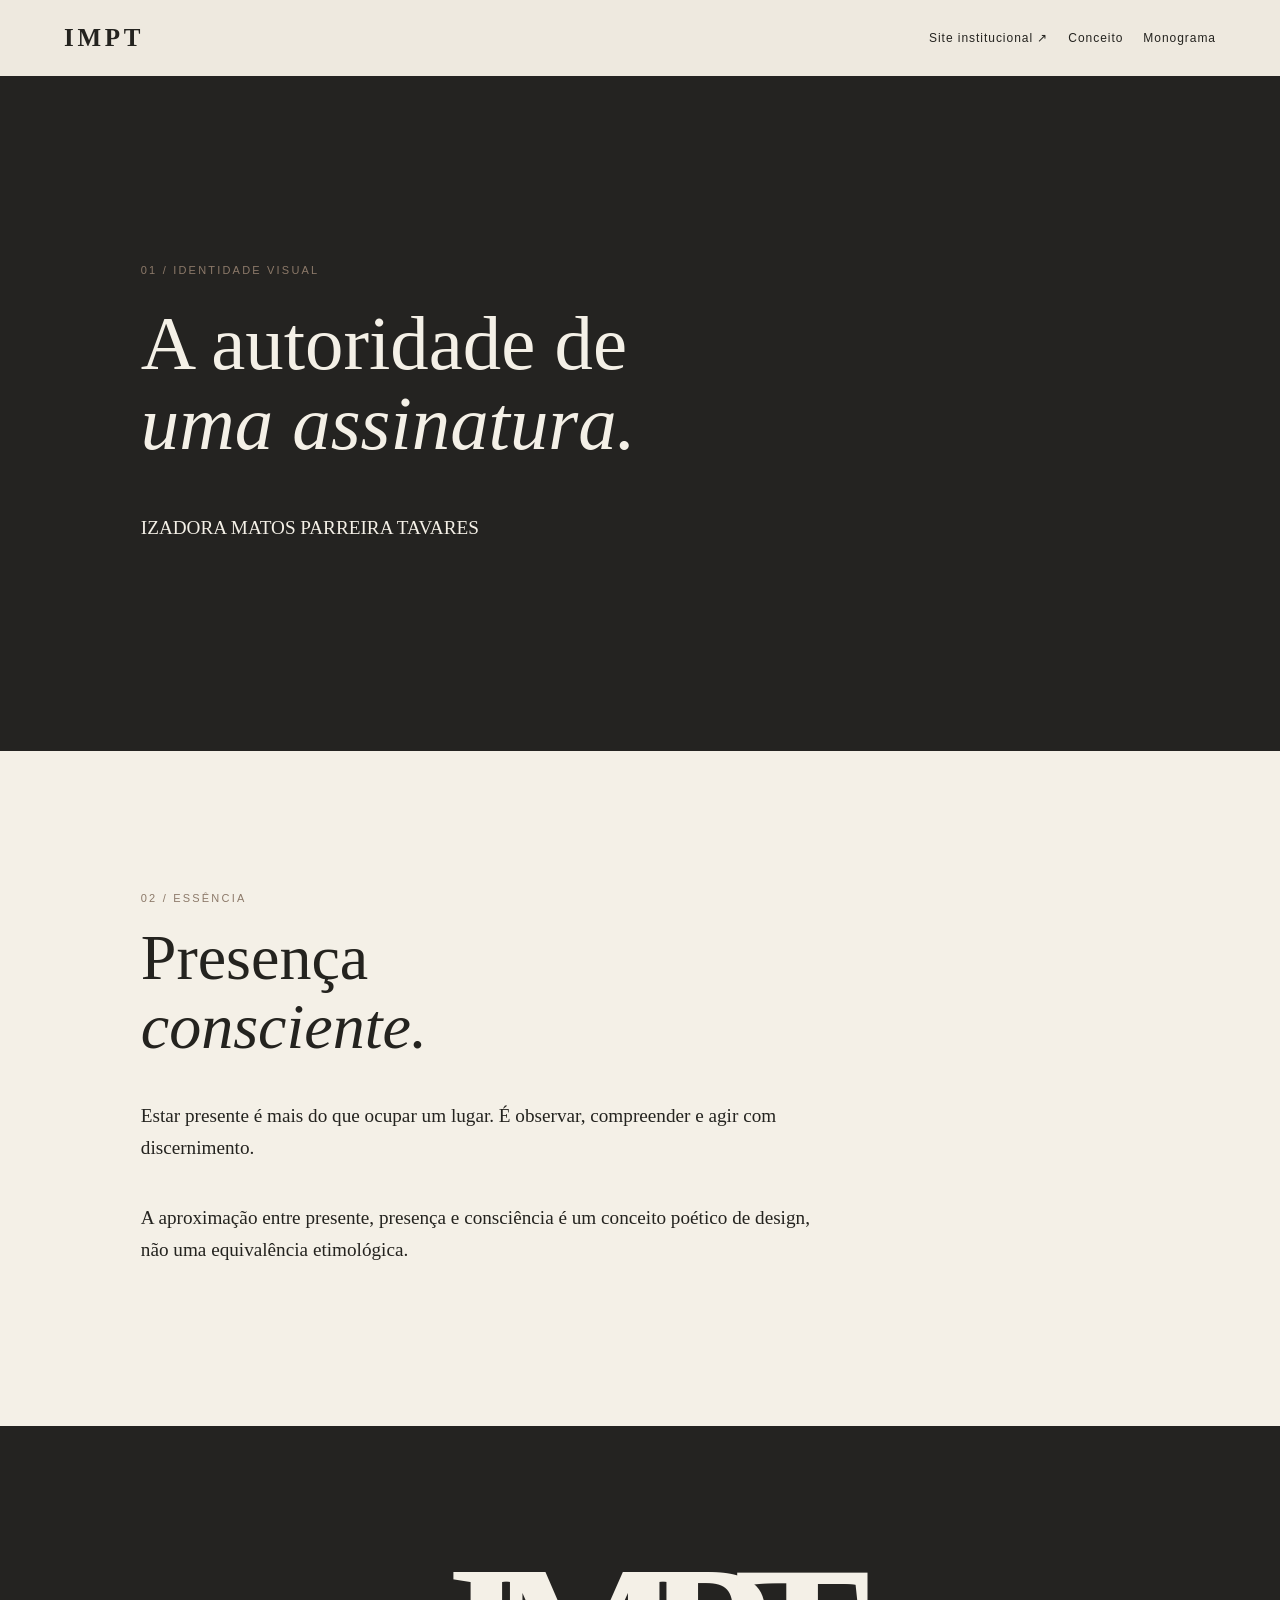
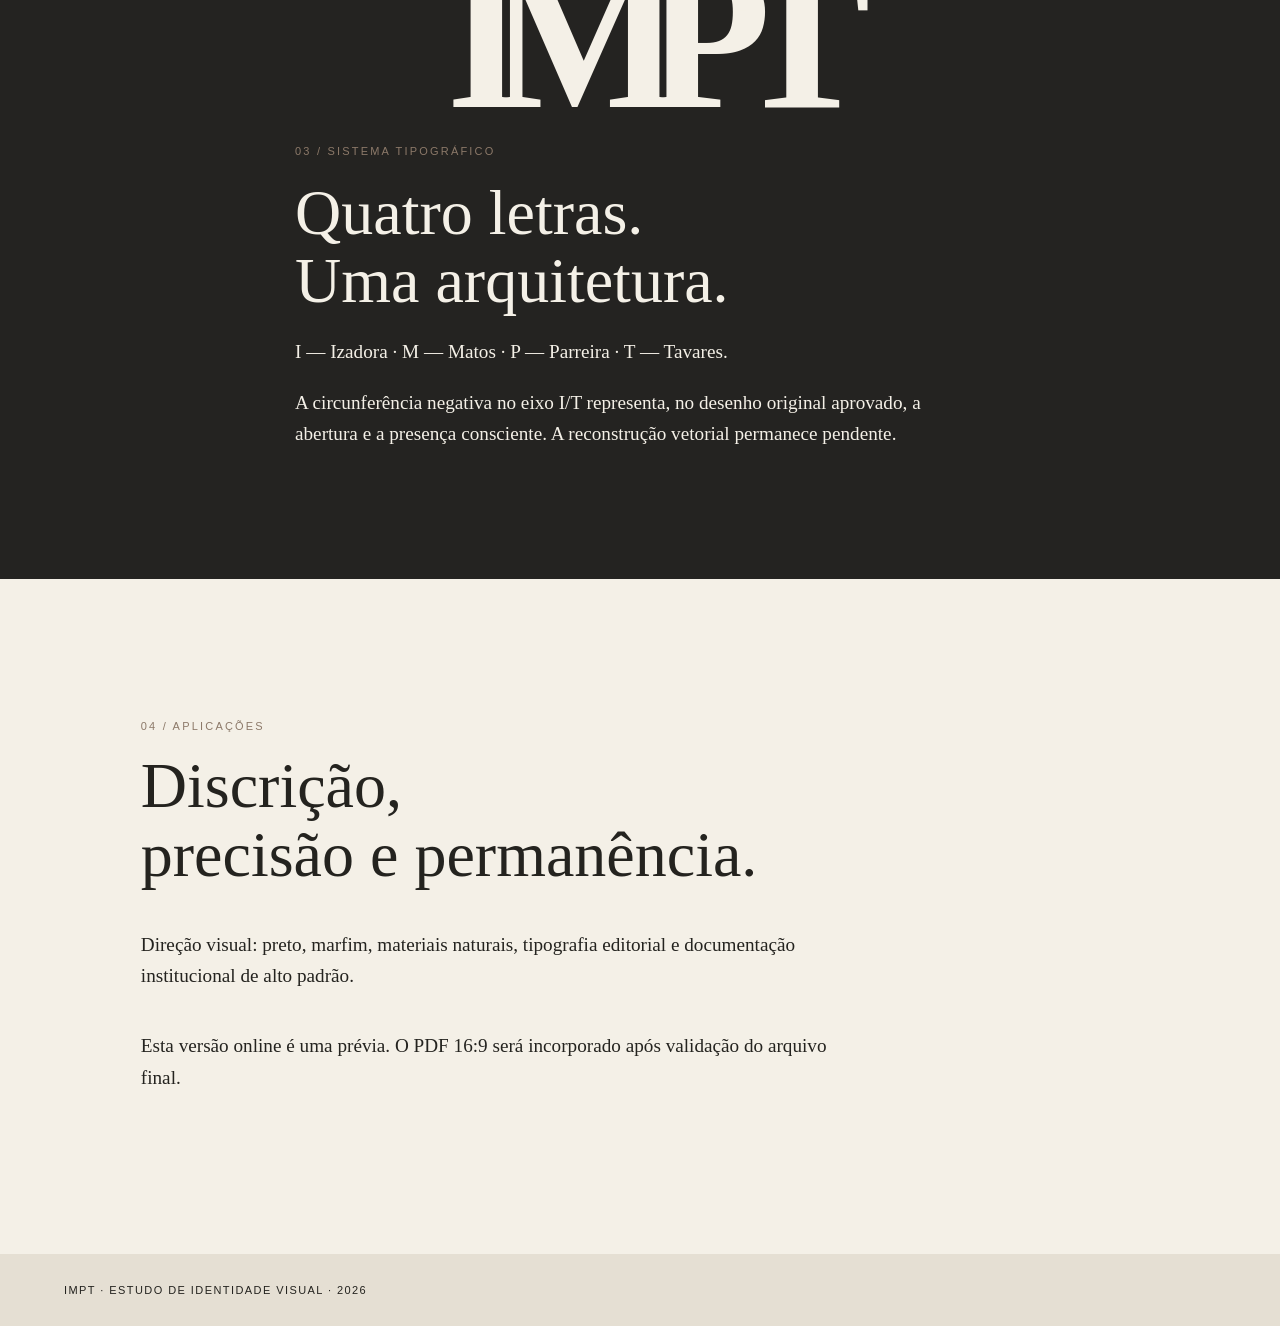
==== marca.html @ f89dca79 "Publish responsive brand presentation" ====
<!doctype html><html lang="pt-BR"><head><meta charset="utf-8"><meta name="viewport" content="width=device-width,initial-scale=1"><title>IMPT — Apresentação da marca</title><link rel="stylesheet" href="styles.css"></head><body><header><strong>IMPT</strong><nav><a href="index.html">Site institucional ↗</a><a href="#conceito">Conceito</a><a href="#monograma">Monograma</a></nav></header><main><section class="panel chap dark"><span class="eyebrow">01 / Identidade visual</span><h1>A autoridade de<br><em>uma assinatura.</em></h1><p>IZADORA MATOS PARREIRA TAVARES</p></section><section id="conceito" class="panel chap"><span class="eyebrow">02 / Essência</span><h2>Presença<br><em>consciente.</em></h2><p>Estar presente é mais do que ocupar um lugar. É observar, compreender e agir com discernimento.</p><p>A aproximação entre presente, presença e consciência é um conceito poético de design, não uma equivalência etimológica.</p></section><section id="monograma" class="panel chap dark split"><div class="monogram">IMPT</div><div><span class="eyebrow">03 / Sistema tipográfico</span><h2>Quatro letras.<br>Uma arquitetura.</h2><p>I — Izadora · M — Matos · P — Parreira · T — Tavares.</p><p>A circunferência negativa no eixo I/T representa, no desenho original aprovado, a abertura e a presença consciente. A reconstrução vetorial permanece pendente.</p></div></section><section class="panel chap"><span class="eyebrow">04 / Aplicações</span><h2>Discrição,<br>precisão e permanência.</h2><p>Direção visual: preto, marfim, materiais naturais, tipografia editorial e documentação institucional de alto padrão.</p><p>Esta versão online é uma prévia. O PDF 16:9 será incorporado após validação do arquivo final.</p></section></main><footer>IMPT · ESTUDO DE IDENTIDADE VISUAL · 2026</footer></body></html>
---- styles.css ----
:root{--ink:#24231f;--cream:#f4f0e7;--gold:#9e8b70}*{box-sizing:border-box}html{scroll-behavior:smooth}body{margin:0;background:var(--cream);color:var(--ink);font-family:Georgia,'Times New Roman',serif}a{color:inherit}header{display:flex;justify-content:space-between;align-items:center;gap:20px;padding:24px 5%;background:#eee9df}header strong{font-size:25px;letter-spacing:.15em}nav{display:flex;flex-wrap:wrap;gap:20px;font:12px Arial,sans-serif;letter-spacing:.08em}nav a{text-decoration:none}.hero{display:grid;grid-template-columns:1.12fr 1fr;min-height:82vh}.visual{min-height:560px;position:relative;overflow:hidden;background:linear-gradient(120deg,#82776b,#c2b4a1 45%,#6e6257)}.wallmark{position:absolute;right:10%;top:15%;font:900 clamp(70px,10vw,170px) Georgia;color:#453b32;opacity:.45;text-shadow:3px 4px 2px #d0c0ab,7px 9px 12px #44382c;letter-spacing:-.15em}.woman{position:absolute;bottom:-3%;left:13%;height:77%;width:55%;border-radius:45% 45% 0 0;background:linear-gradient(110deg,#161616 5%,#45423e 47%,#171716 95%);clip-path:polygon(32% 0,61% 0,82% 18%,100% 100%,0 100%,12% 18%)}.woman:before{content:'';position:absolute;top:-2%;left:37%;width:30%;height:21%;background:#bb8c71;border-radius:50% 50% 44% 44%}.caption{position:absolute;bottom:18px;left:20px;color:white;font:10px Arial,sans-serif;letter-spacing:.12em;background:#2229;padding:8px}.copy{display:flex;flex-direction:column;justify-content:center;padding:9% 10%}.eyebrow{font:11px Arial,sans-serif;letter-spacing:.2em;color:#8c7969;text-transform:uppercase}h1{font-size:clamp(50px,6vw,100px);font-weight:400;line-height:1.05;margin:28px 0}h2{font-size:clamp(40px,5vw,82px);font-weight:400;line-height:1.07;margin:20px 0}p{font-size:clamp(17px,1.5vw,22px);line-height:1.65;max-width:690px}.panel{padding:110px 11%}.dark{background:#242321;color:#f4f0e7}.split{display:grid;grid-template-columns:1fr 1fr;gap:10%;align-items:center}.monogram{font-size:clamp(85px,16vw,220px);letter-spacing:-.18em;line-height:1;text-align:center;font-weight:700}.pill{display:inline-block;padding:15px 22px;border:1px solid currentColor;text-decoration:none;margin:12px 12px 0 0;font:12px Arial,sans-serif;letter-spacing:.1em}footer{padding:30px 5%;font:11px Arial,sans-serif;letter-spacing:.13em;background:#e5dfd3}.chap{min-height:75vh;display:flex;flex-direction:column;justify-content:center}.chap small{font:11px Arial,sans-serif;letter-spacing:.18em;color:var(--gold)}@media(max-width:750px){header{align-items:flex-start;flex-direction:column;padding:18px 6%}nav{gap:12px;font-size:11px}.hero,.split{display:flex;flex-direction:column}.visual{width:100%;min-height:440px}.copy{padding:65px 7%}.panel{padding:85px 7%}.monogram{font-size:120px}.wallmark{font-size:90px}.woman{left:10%;width:65%}h1{font-size:clamp(48px,11vw,68px)}}
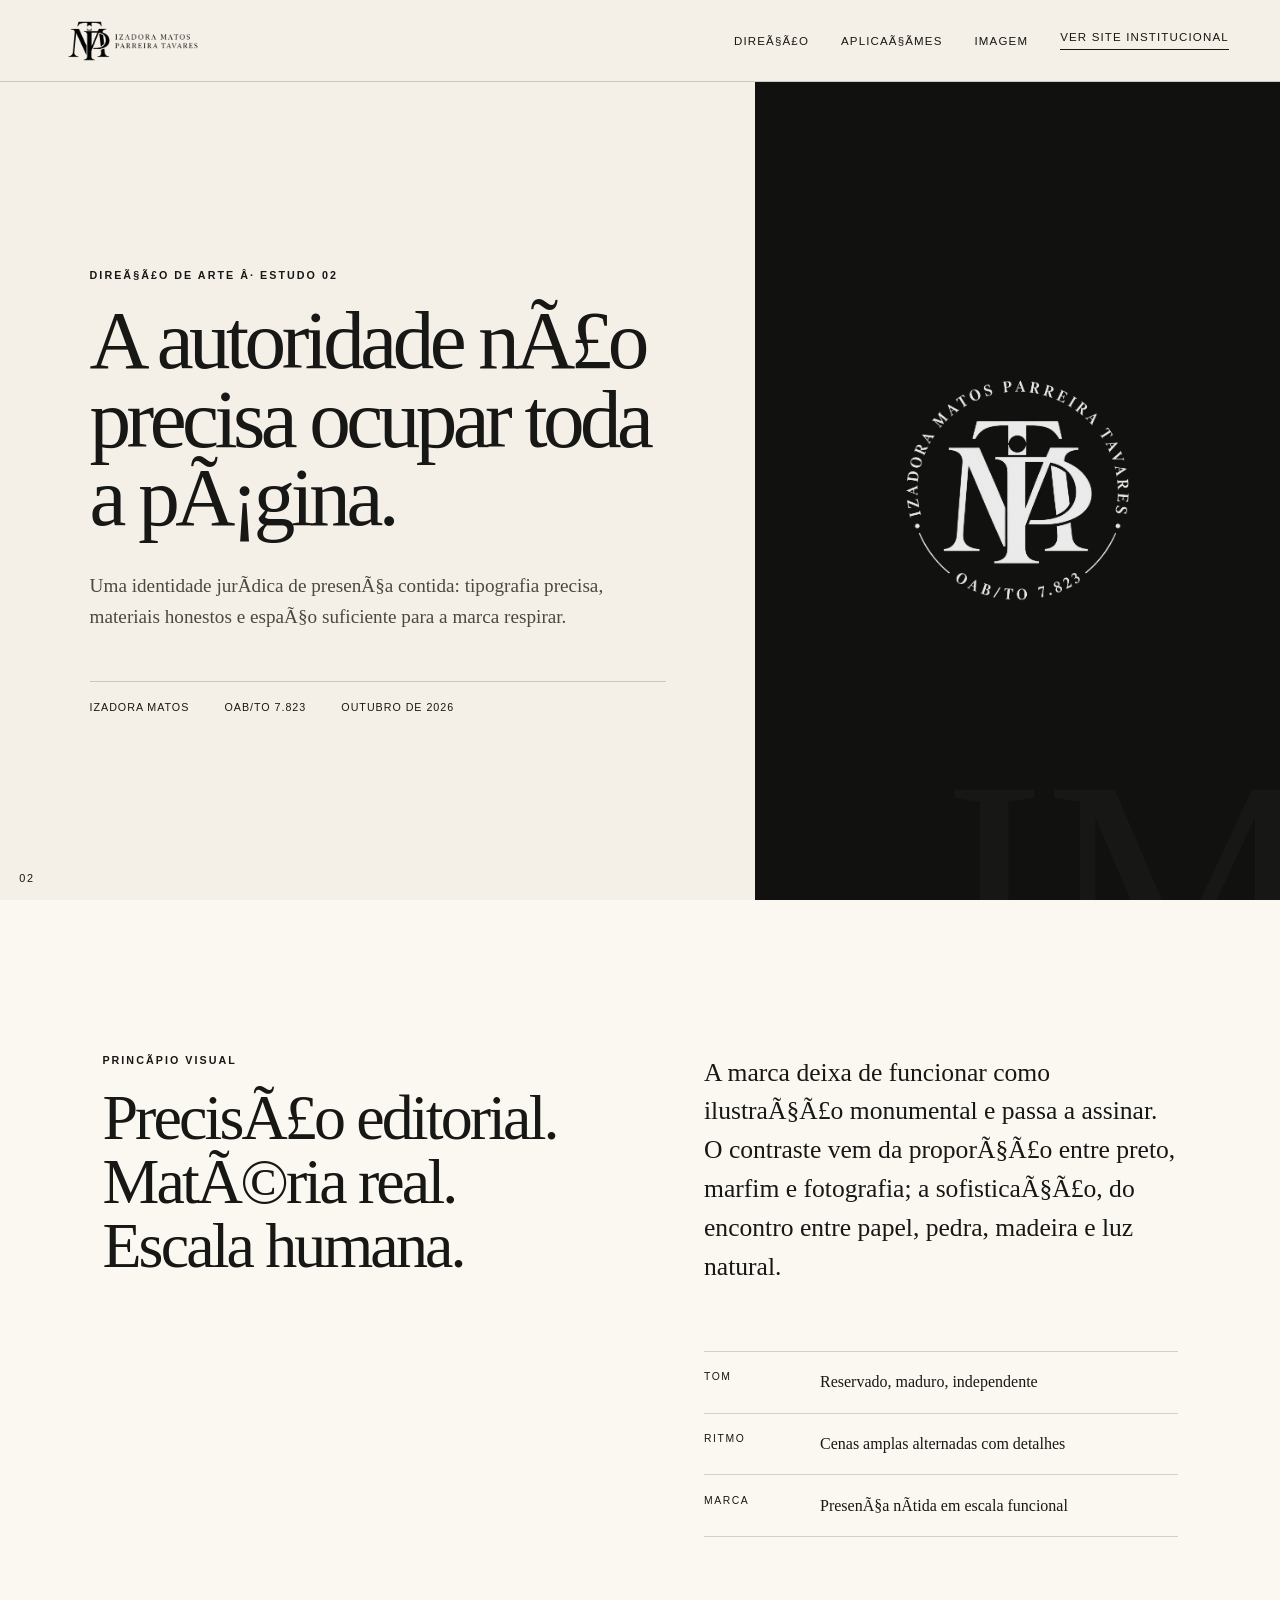
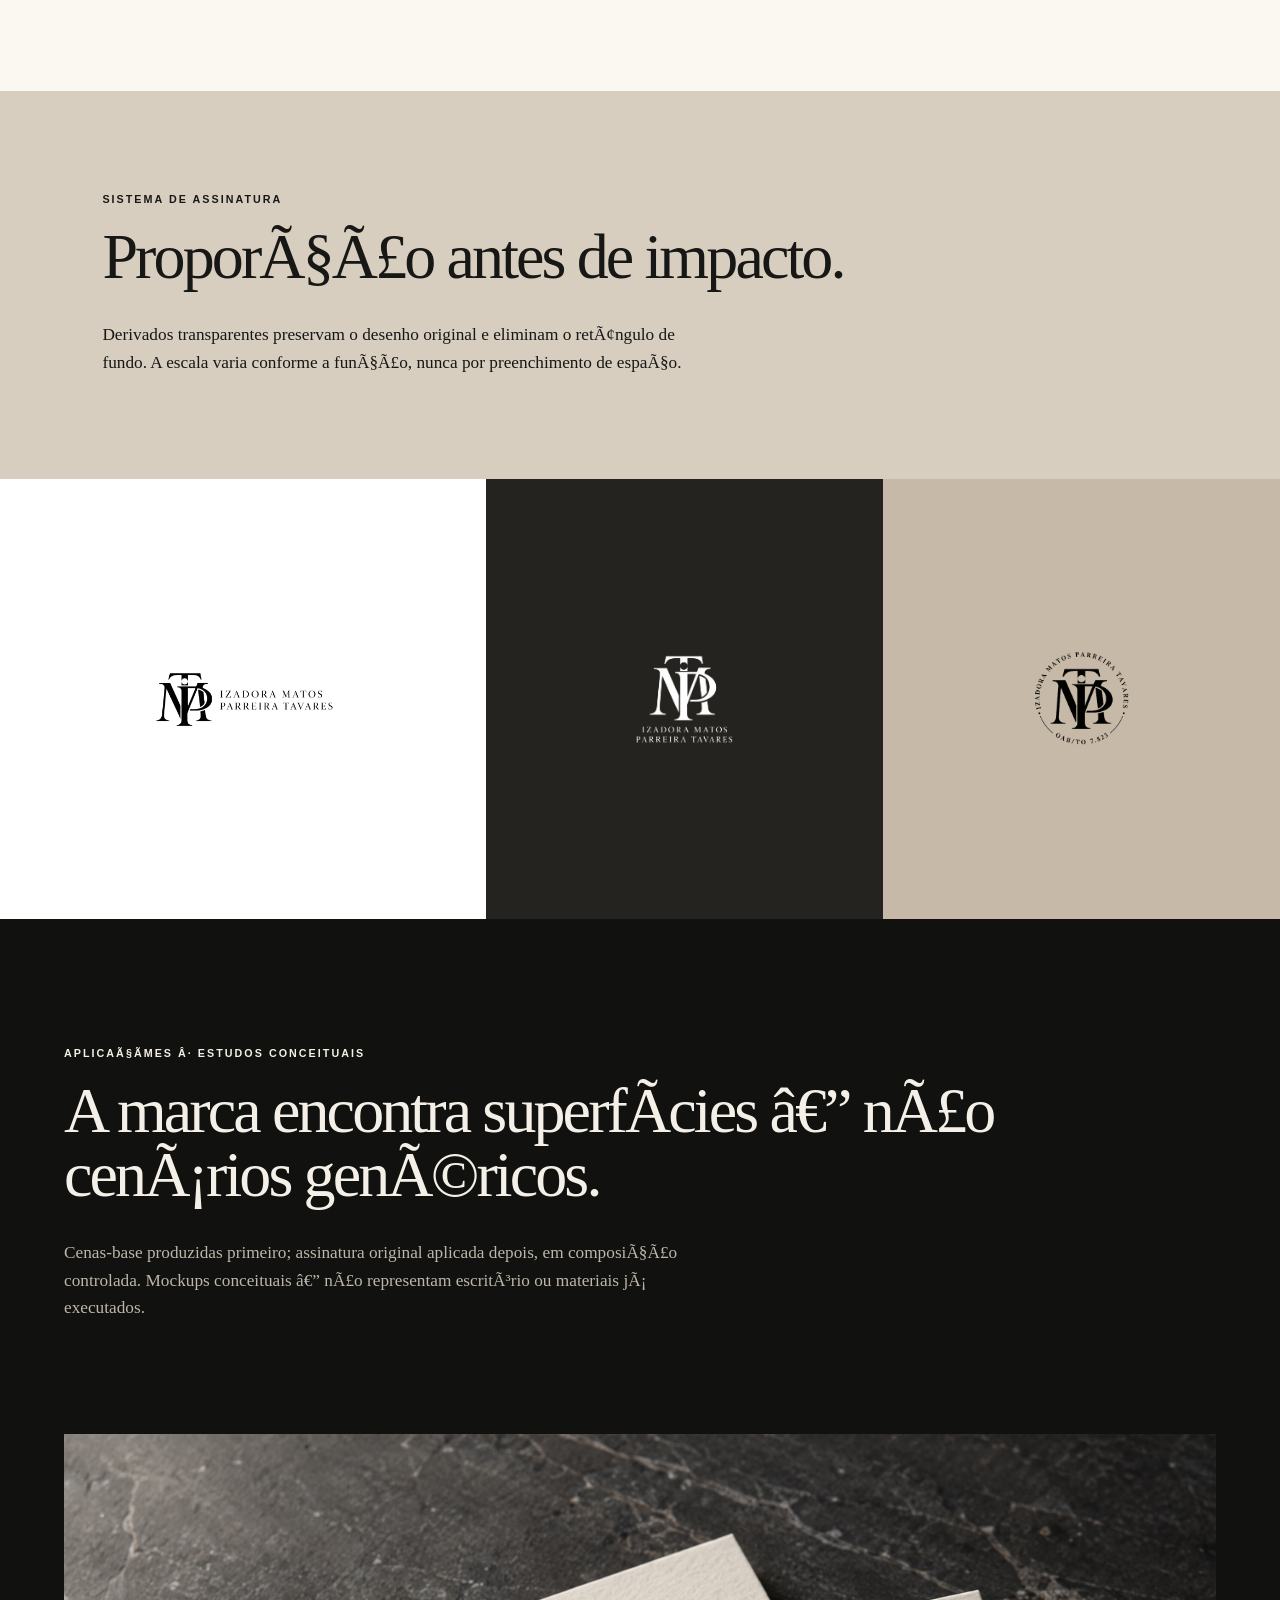
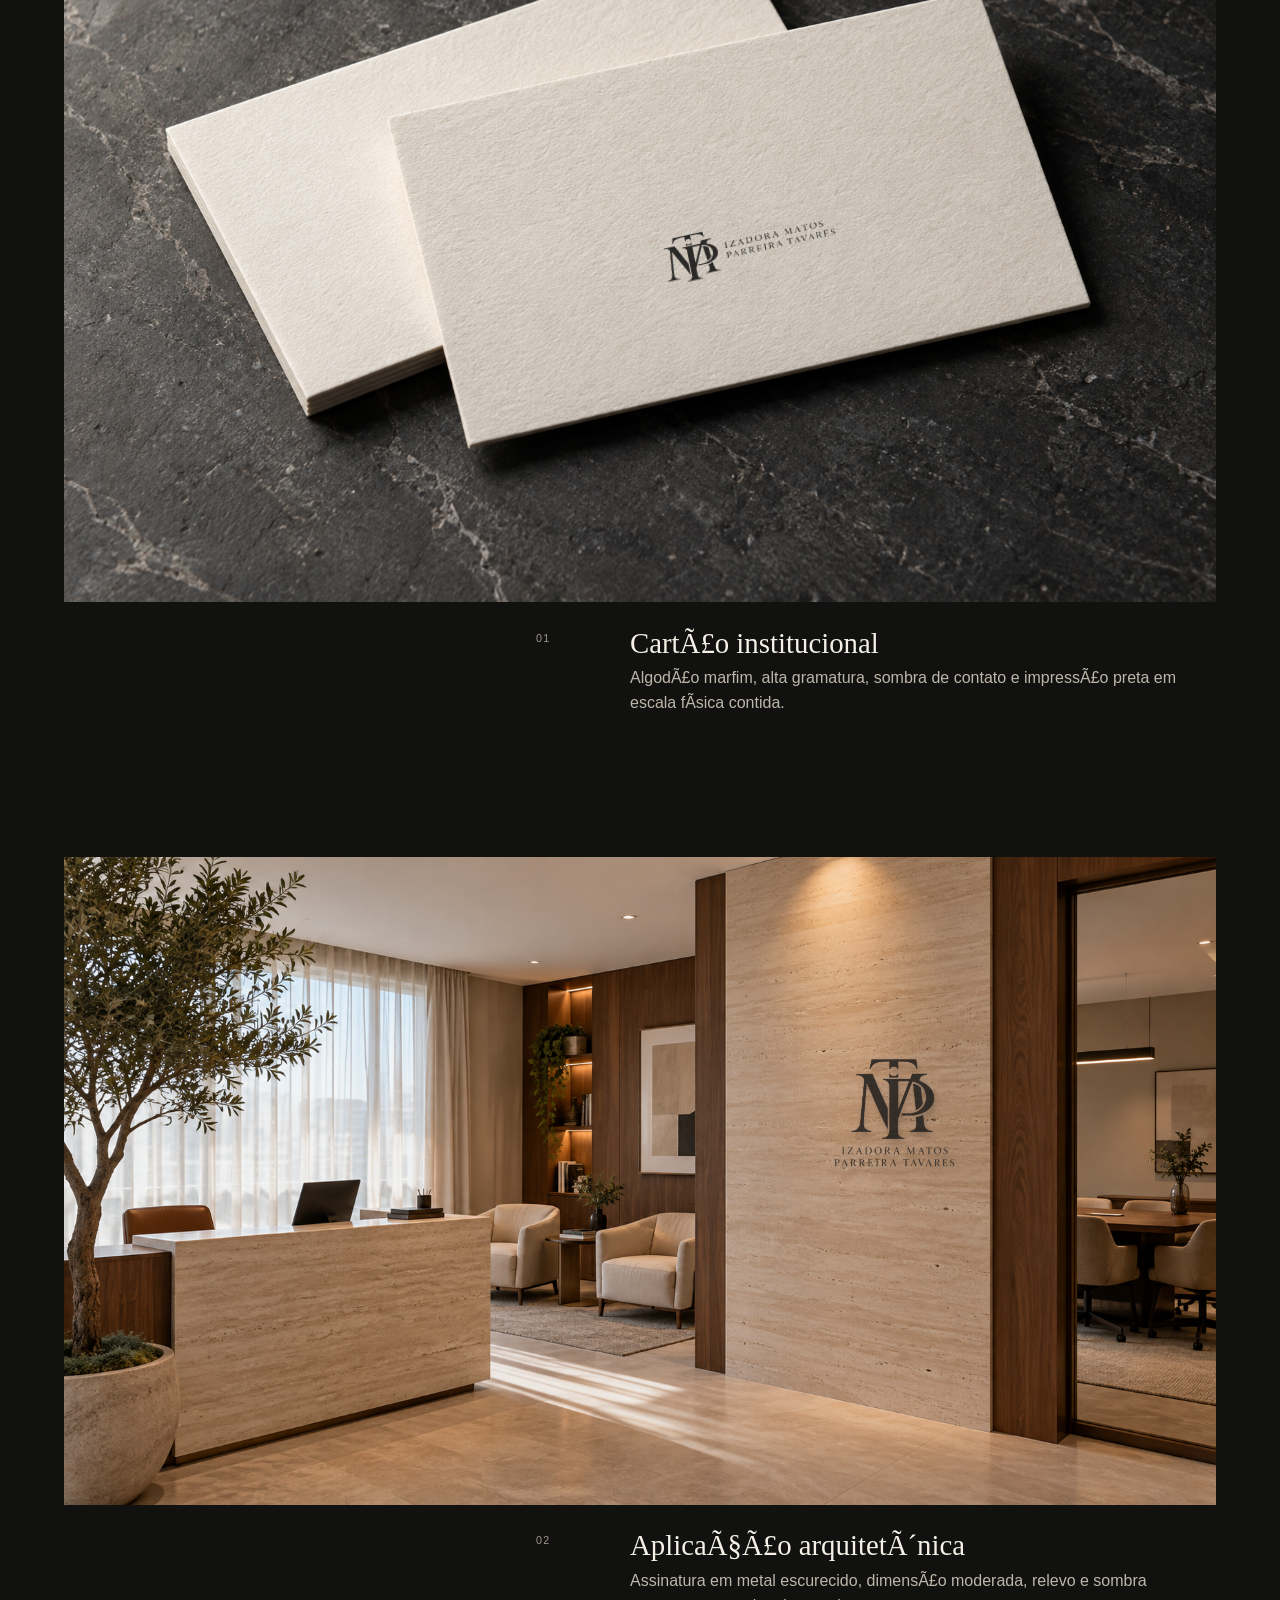
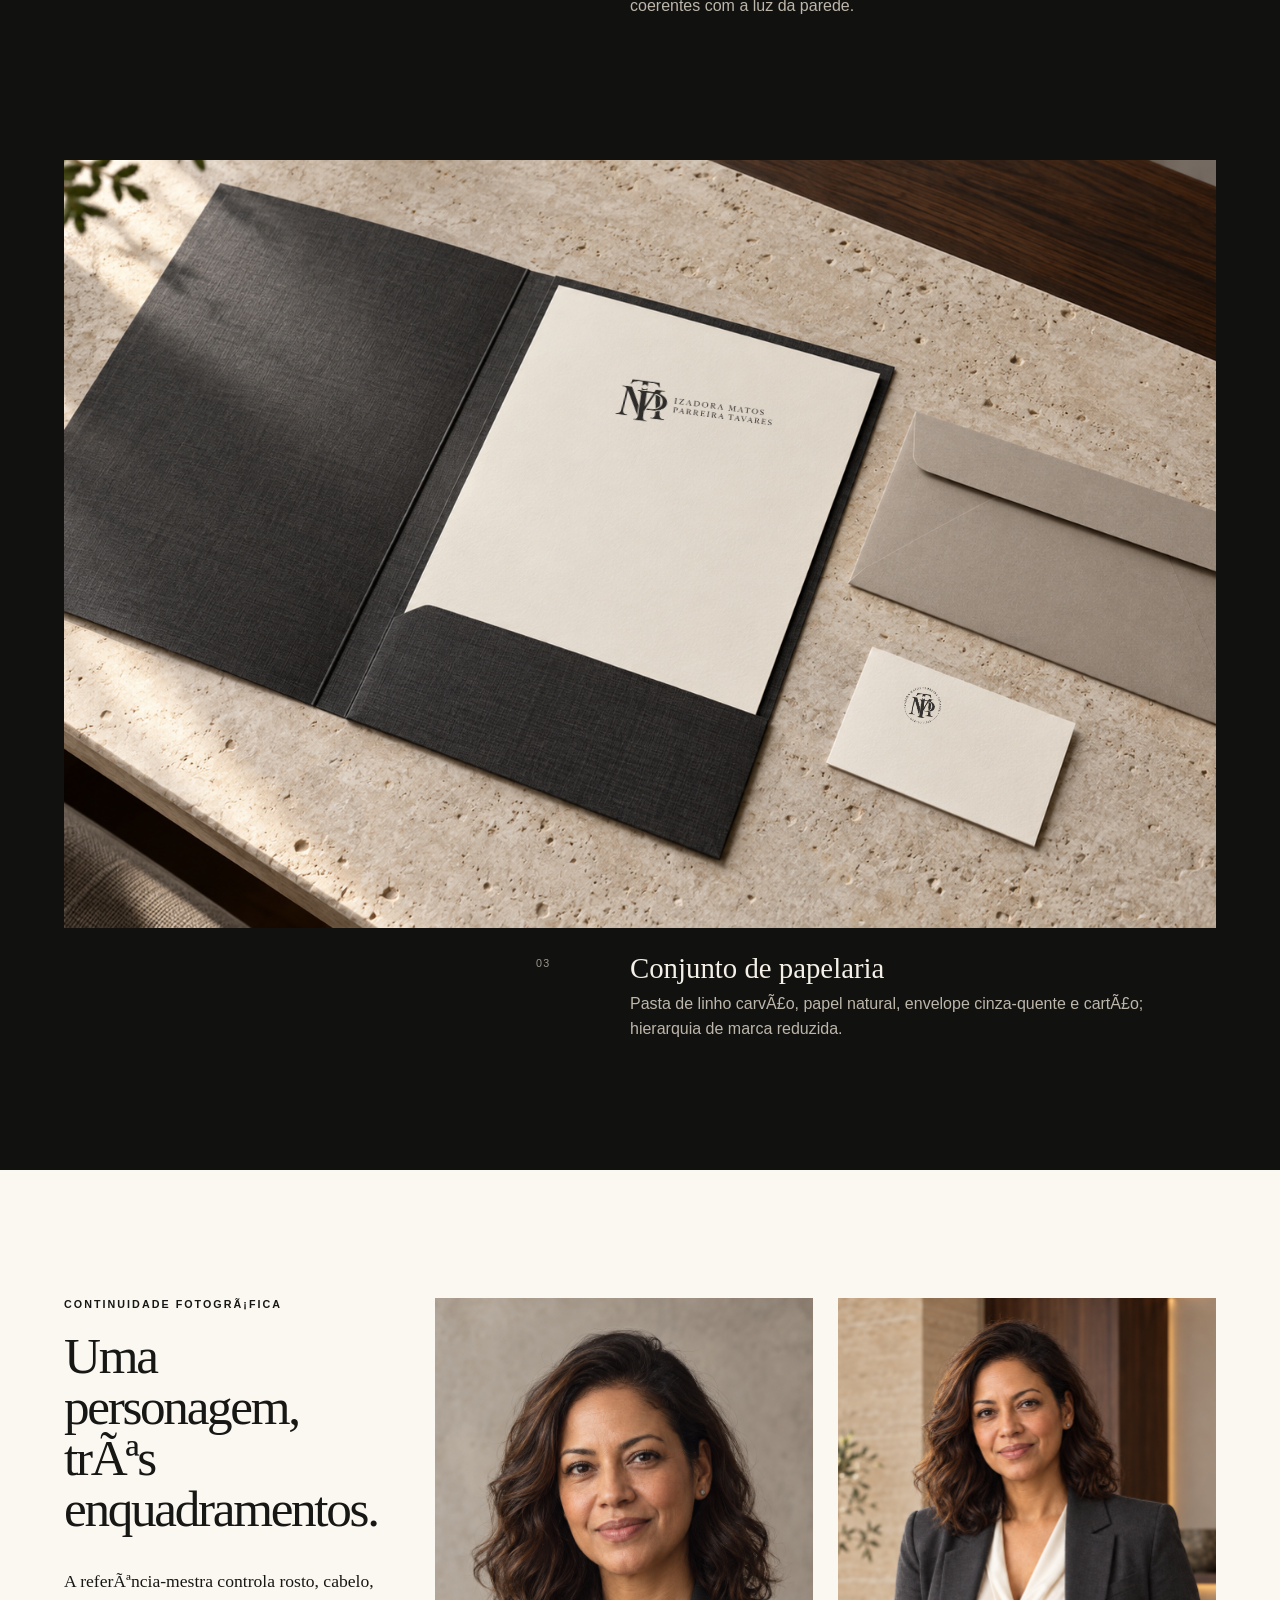
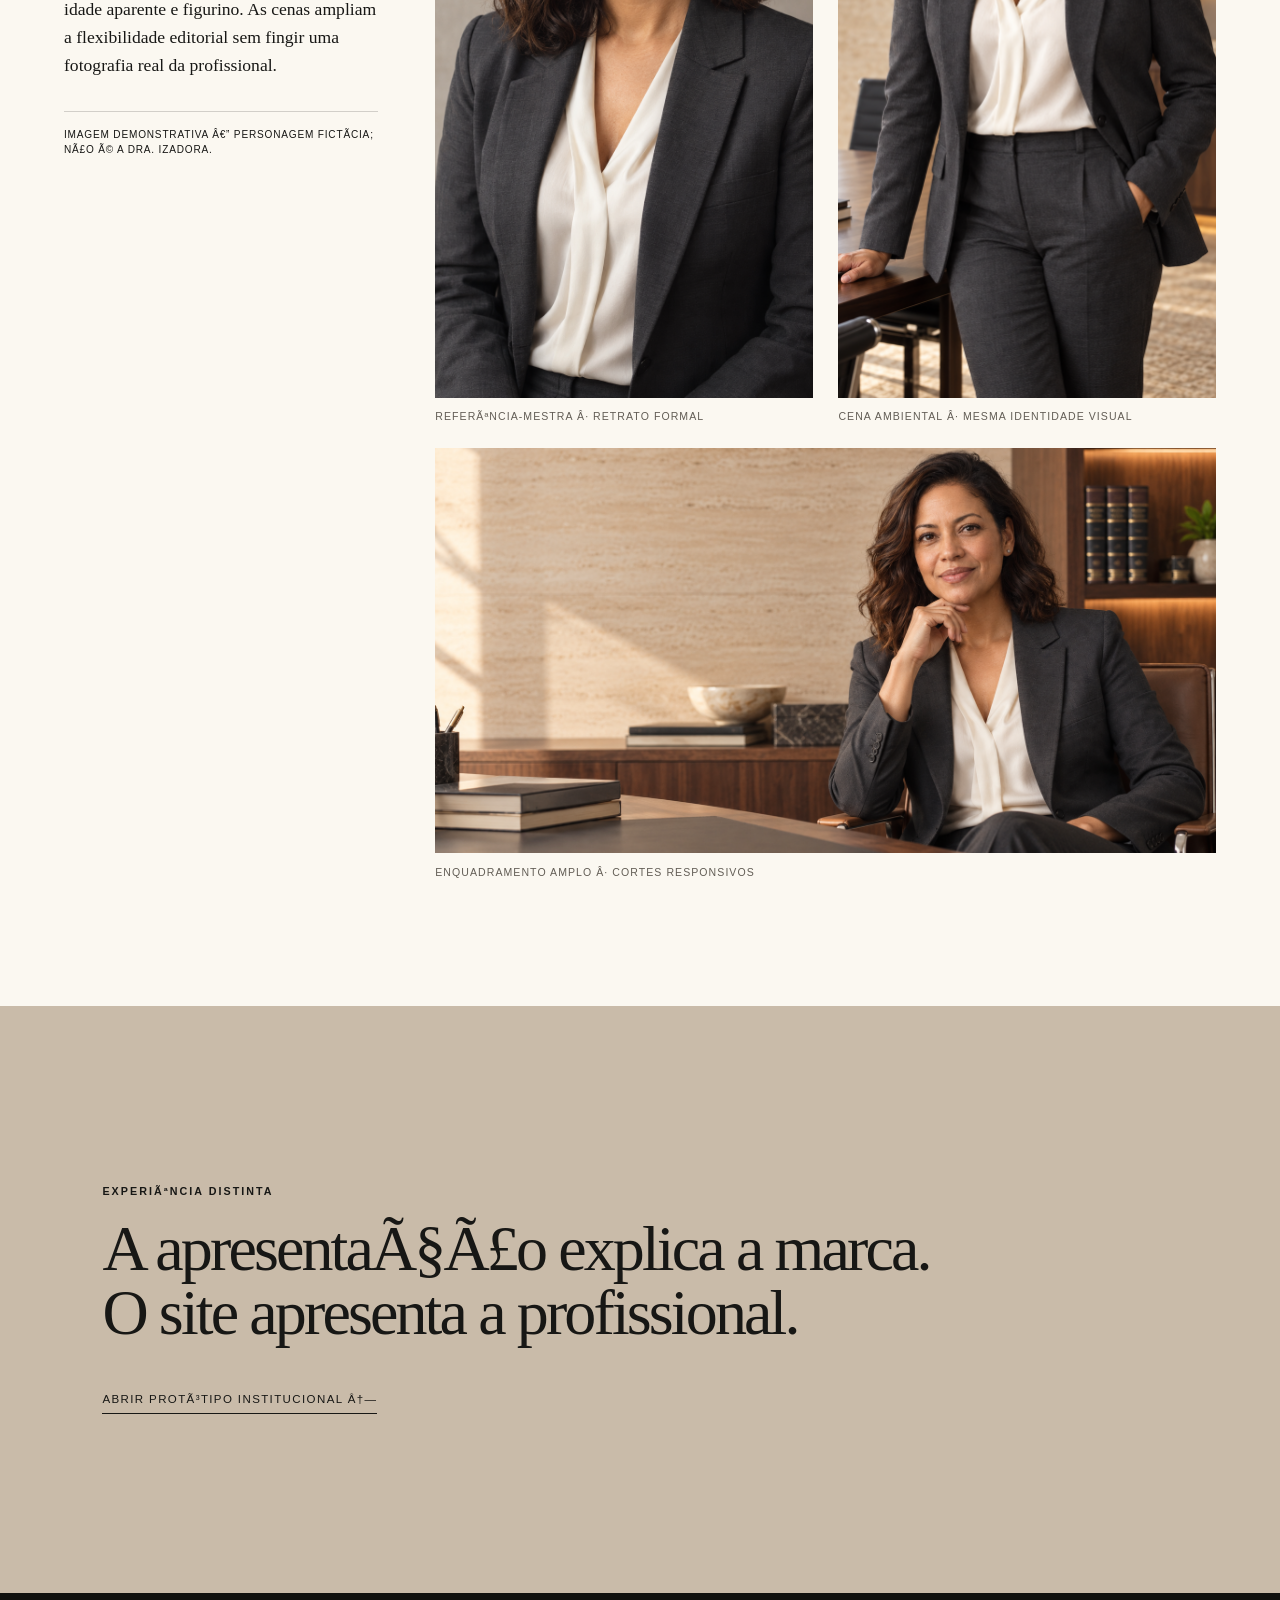
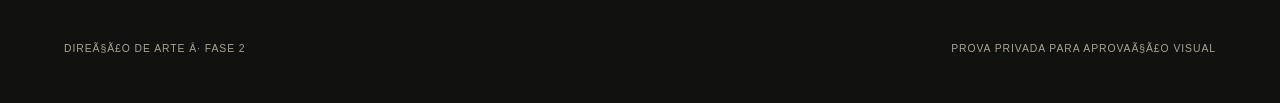
==== commit 325242a9: "Restore original Worker institutional and brand sites with photographic assets" ====
--- a/marca.html
+++ b/marca.html
@@ -1 +1,133 @@
-<!doctype html><html lang="pt-BR"><head><meta charset="utf-8"><meta name="viewport" content="width=device-width,initial-scale=1"><title>IMPT — Apresentação da marca</title><link rel="stylesheet" href="styles.css"></head><body><header><strong>IMPT</strong><nav><a href="index.html">Site institucional ↗</a><a href="#conceito">Conceito</a><a href="#monograma">Monograma</a></nav></header><main><section class="panel chap dark"><span class="eyebrow">01 / Identidade visual</span><h1>A autoridade de<br><em>uma assinatura.</em></h1><p>IZADORA MATOS PARREIRA TAVARES</p></section><section id="conceito" class="panel chap"><span class="eyebrow">02 / Essência</span><h2>Presença<br><em>consciente.</em></h2><p>Estar presente é mais do que ocupar um lugar. É observar, compreender e agir com discernimento.</p><p>A aproximação entre presente, presença e consciência é um conceito poético de design, não uma equivalência etimológica.</p></section><section id="monograma" class="panel chap dark split"><div class="monogram">IMPT</div><div><span class="eyebrow">03 / Sistema tipográfico</span><h2>Quatro letras.<br>Uma arquitetura.</h2><p>I — Izadora · M — Matos · P — Parreira · T — Tavares.</p><p>A circunferência negativa no eixo I/T representa, no desenho original aprovado, a abertura e a presença consciente. A reconstrução vetorial permanece pendente.</p></div></section><section class="panel chap"><span class="eyebrow">04 / Aplicações</span><h2>Discrição,<br>precisão e permanência.</h2><p>Direção visual: preto, marfim, materiais naturais, tipografia editorial e documentação institucional de alto padrão.</p><p>Esta versão online é uma prévia. O PDF 16:9 será incorporado após validação do arquivo final.</p></section></main><footer>IMPT · ESTUDO DE IDENTIDADE VISUAL · 2026</footer></body></html>+﻿<!doctype html>
+<html lang="pt-BR">
+<head>
+  <meta charset="utf-8">
+  <meta name="viewport" content="width=device-width, initial-scale=1">
+  <meta name="description" content="DireÃ§Ã£o de arte â€” Fase 2 da identidade de Izadora Matos Parreira Tavares.">
+  <title>Izadora Matos â€” DireÃ§Ã£o de arte Â· Fase 2</title>
+  <link rel="stylesheet" href="styles.css">
+</head>
+<body class="brand-page">
+  <a class="skip-link" href="#conteudo">Ir para o conteÃºdo</a>
+  <header class="topbar">
+    <a class="brand-lockup" href="#inicio" aria-label="Voltar ao inÃ­cio">
+      <img src="assets/logo-horizontal.png" alt="Izadora Matos Parreira Tavares, Advocacia e Consultoria">
+    </a>
+    <button class="menu-button" type="button" aria-expanded="false" aria-controls="menu">Menu</button>
+    <nav id="menu" aria-label="NavegaÃ§Ã£o principal">
+      <a href="#direcao">DireÃ§Ã£o</a>
+      <a href="#mockups">AplicaÃ§Ãµes</a>
+      <a href="#personagem">Imagem</a>
+      <a class="nav-cta" href="index.html">Ver site institucional</a>
+    </nav>
+  </header>
+
+  <main id="conteudo">
+    <section class="brand-hero" id="inicio" aria-labelledby="hero-title">
+      <div class="hero-copy">
+        <p class="eyebrow">DireÃ§Ã£o de arte Â· estudo 02</p>
+        <h1 id="hero-title">A autoridade nÃ£o precisa ocupar toda a pÃ¡gina.</h1>
+        <p class="hero-lead">Uma identidade jurÃ­dica de presenÃ§a contida: tipografia precisa, materiais honestos e espaÃ§o suficiente para a marca respirar.</p>
+        <div class="hero-meta" aria-label="InformaÃ§Ãµes do estudo">
+          <span>Izadora Matos</span><span>OAB/TO 7.823</span><span>Outubro de 2026</span>
+        </div>
+      </div>
+      <div class="hero-symbol" aria-hidden="true">
+        <img src="assets/logo-avatar.png" alt="">
+        <span>IM</span>
+      </div>
+      <div class="hero-index" aria-hidden="true">02</div>
+    </section>
+
+    <section class="manifesto" id="direcao">
+      <div>
+        <p class="eyebrow">PrincÃ­pio visual</p>
+        <h2>PrecisÃ£o editorial.<br>MatÃ©ria real.<br>Escala humana.</h2>
+      </div>
+      <div class="manifesto-copy">
+        <p>A marca deixa de funcionar como ilustraÃ§Ã£o monumental e passa a assinar. O contraste vem da proporÃ§Ã£o entre preto, marfim e fotografia; a sofisticaÃ§Ã£o, do encontro entre papel, pedra, madeira e luz natural.</p>
+        <dl class="tokens">
+          <div><dt>Tom</dt><dd>Reservado, maduro, independente</dd></div>
+          <div><dt>Ritmo</dt><dd>Cenas amplas alternadas com detalhes</dd></div>
+          <div><dt>Marca</dt><dd>PresenÃ§a nÃ­tida em escala funcional</dd></div>
+        </dl>
+      </div>
+    </section>
+
+    <section class="signature-proof" aria-labelledby="assinaturas-title">
+      <div class="section-heading">
+        <p class="eyebrow">Sistema de assinatura</p>
+        <h2 id="assinaturas-title">ProporÃ§Ã£o antes de impacto.</h2>
+        <p>Derivados transparentes preservam o desenho original e eliminam o retÃ¢ngulo de fundo. A escala varia conforme a funÃ§Ã£o, nunca por preenchimento de espaÃ§o.</p>
+      </div>
+      <div class="signature-stage light"><img src="assets/logo-horizontal.png" alt="Assinatura horizontal da marca"></div>
+      <div class="signature-stage dark"><img src="assets/logo-vertical.png" alt="Assinatura vertical da marca"></div>
+      <div class="signature-stage warm"><img src="assets/logo-avatar.png" alt="Monograma circular da marca"></div>
+    </section>
+
+    <section class="mockups" id="mockups" aria-labelledby="mockups-title">
+      <div class="section-heading inverse">
+        <p class="eyebrow">AplicaÃ§Ãµes Â· estudos conceituais</p>
+        <h2 id="mockups-title">A marca encontra superfÃ­cies â€” nÃ£o cenÃ¡rios genÃ©ricos.</h2>
+        <p>Cenas-base produzidas primeiro; assinatura original aplicada depois, em composiÃ§Ã£o controlada. Mockups conceituais â€” nÃ£o representam escritÃ³rio ou materiais jÃ¡ executados.</p>
+      </div>
+
+      <article class="study study-card" data-capture="mockup-cartao">
+        <div class="study-visual mockup-canvas card-canvas">
+          <img class="base" src="assets/mockup-cartao-base.png" alt="Dois cartÃµes em papel marfim sobre pedra escura">
+          <img class="applied-logo card-logo" src="assets/logo-horizontal.png" alt="">
+        </div>
+        <div class="study-caption"><span>01</span><div><h3>CartÃ£o institucional</h3><p>AlgodÃ£o marfim, alta gramatura, sombra de contato e impressÃ£o preta em escala fÃ­sica contida.</p></div></div>
+      </article>
+
+      <article class="study study-architecture" data-capture="mockup-arquitetura">
+        <div class="study-visual mockup-canvas architecture-canvas">
+          <img class="base" src="assets/mockup-arquitetura-base.png" alt="RecepÃ§Ã£o contemporÃ¢nea com parede em travertino e madeira escura">
+          <img class="applied-logo architecture-logo" src="assets/logo-vertical.png" alt="">
+        </div>
+        <div class="study-caption"><span>02</span><div><h3>AplicaÃ§Ã£o arquitetÃ´nica</h3><p>Assinatura em metal escurecido, dimensÃ£o moderada, relevo e sombra coerentes com a luz da parede.</p></div></div>
+      </article>
+
+      <article class="study study-stationery" data-capture="mockup-papelaria">
+        <div class="study-visual mockup-canvas stationery-canvas">
+          <img class="base" src="assets/mockup-papelaria-base.png" alt="Pasta, papel timbrado, envelope e cartÃ£o sobre travertino">
+          <img class="applied-logo stationery-letterhead" src="assets/logo-horizontal.png" alt="">
+          <img class="applied-logo stationery-cardmark" src="assets/logo-avatar.png" alt="">
+        </div>
+        <div class="study-caption"><span>03</span><div><h3>Conjunto de papelaria</h3><p>Pasta de linho carvÃ£o, papel natural, envelope cinza-quente e cartÃ£o; hierarquia de marca reduzida.</p></div></div>
+      </article>
+    </section>
+
+    <section class="character" id="personagem" aria-labelledby="character-title">
+      <div class="character-intro">
+        <p class="eyebrow">Continuidade fotogrÃ¡fica</p>
+        <h2 id="character-title">Uma personagem, trÃªs enquadramentos.</h2>
+        <p>A referÃªncia-mestra controla rosto, cabelo, idade aparente e figurino. As cenas ampliam a flexibilidade editorial sem fingir uma fotografia real da profissional.</p>
+        <p class="disclaimer">Imagem demonstrativa â€” personagem fictÃ­cia; nÃ£o Ã© a Dra. Izadora.</p>
+      </div>
+      <figure class="portrait portrait-master" data-capture="retrato-editorial">
+        <img src="assets/personagem-retrato.png" alt="Retrato editorial de personagem feminina fictÃ­cia">
+        <figcaption>ReferÃªncia-mestra Â· retrato formal</figcaption>
+      </figure>
+      <figure class="portrait portrait-environment">
+        <img src="assets/personagem-ambiental.png" alt="A mesma personagem fictÃ­cia em ambiente profissional">
+        <figcaption>Cena ambiental Â· mesma identidade visual</figcaption>
+      </figure>
+      <figure class="portrait portrait-wide">
+        <img src="assets/personagem-ampla.png" alt="A mesma personagem fictÃ­cia em enquadramento horizontal amplo">
+        <figcaption>Enquadramento amplo Â· cortes responsivos</figcaption>
+      </figure>
+    </section>
+
+    <section class="handoff">
+      <p class="eyebrow">ExperiÃªncia distinta</p>
+      <h2>A apresentaÃ§Ã£o explica a marca.<br>O site apresenta a profissional.</h2>
+      <a class="text-link" href="index.html">Abrir protÃ³tipo institucional <span aria-hidden="true">â†—</span></a>
+    </section>
+  </main>
+
+  <footer class="footer"><span>DireÃ§Ã£o de arte Â· Fase 2</span><span>Prova privada para aprovaÃ§Ã£o visual</span></footer>
+  <script src="script.js"></script>
+</body>
+</html>
+
--- a/styles.css
+++ b/styles.css
@@ -1 +1,202 @@
-:root{--ink:#24231f;--cream:#f4f0e7;--gold:#9e8b70}*{box-sizing:border-box}html{scroll-behavior:smooth}body{margin:0;background:var(--cream);color:var(--ink);font-family:Georgia,'Times New Roman',serif}a{color:inherit}header{display:flex;justify-content:space-between;align-items:center;gap:20px;padding:24px 5%;background:#eee9df}header strong{font-size:25px;letter-spacing:.15em}nav{display:flex;flex-wrap:wrap;gap:20px;font:12px Arial,sans-serif;letter-spacing:.08em}nav a{text-decoration:none}.hero{display:grid;grid-template-columns:1.12fr 1fr;min-height:82vh}.visual{min-height:560px;position:relative;overflow:hidden;background:linear-gradient(120deg,#82776b,#c2b4a1 45%,#6e6257)}.wallmark{position:absolute;right:10%;top:15%;font:900 clamp(70px,10vw,170px) Georgia;color:#453b32;opacity:.45;text-shadow:3px 4px 2px #d0c0ab,7px 9px 12px #44382c;letter-spacing:-.15em}.woman{position:absolute;bottom:-3%;left:13%;height:77%;width:55%;border-radius:45% 45% 0 0;background:linear-gradient(110deg,#161616 5%,#45423e 47%,#171716 95%);clip-path:polygon(32% 0,61% 0,82% 18%,100% 100%,0 100%,12% 18%)}.woman:before{content:'';position:absolute;top:-2%;left:37%;width:30%;height:21%;background:#bb8c71;border-radius:50% 50% 44% 44%}.caption{position:absolute;bottom:18px;left:20px;color:white;font:10px Arial,sans-serif;letter-spacing:.12em;background:#2229;padding:8px}.copy{display:flex;flex-direction:column;justify-content:center;padding:9% 10%}.eyebrow{font:11px Arial,sans-serif;letter-spacing:.2em;color:#8c7969;text-transform:uppercase}h1{font-size:clamp(50px,6vw,100px);font-weight:400;line-height:1.05;margin:28px 0}h2{font-size:clamp(40px,5vw,82px);font-weight:400;line-height:1.07;margin:20px 0}p{font-size:clamp(17px,1.5vw,22px);line-height:1.65;max-width:690px}.panel{padding:110px 11%}.dark{background:#242321;color:#f4f0e7}.split{display:grid;grid-template-columns:1fr 1fr;gap:10%;align-items:center}.monogram{font-size:clamp(85px,16vw,220px);letter-spacing:-.18em;line-height:1;text-align:center;font-weight:700}.pill{display:inline-block;padding:15px 22px;border:1px solid currentColor;text-decoration:none;margin:12px 12px 0 0;font:12px Arial,sans-serif;letter-spacing:.1em}footer{padding:30px 5%;font:11px Arial,sans-serif;letter-spacing:.13em;background:#e5dfd3}.chap{min-height:75vh;display:flex;flex-direction:column;justify-content:center}.chap small{font:11px Arial,sans-serif;letter-spacing:.18em;color:var(--gold)}@media(max-width:750px){header{align-items:flex-start;flex-direction:column;padding:18px 6%}nav{gap:12px;font-size:11px}.hero,.split{display:flex;flex-direction:column}.visual{width:100%;min-height:440px}.copy{padding:65px 7%}.panel{padding:85px 7%}.monogram{font-size:120px}.wallmark{font-size:90px}.woman{left:10%;width:65%}h1{font-size:clamp(48px,11vw,68px)}}+:root {
+  --ink: #171715;
+  --coal: #242320;
+  --warm-black: #11110f;
+  --ivory: #f4f0e7;
+  --paper: #fbf8f1;
+  --stone: #d7cec0;
+  --taupe: #958a7b;
+  --line: rgba(23, 23, 21, .18);
+  --serif: "Iowan Old Style", "Palatino Linotype", Baskerville, Georgia, serif;
+  --sans: Inter, "Helvetica Neue", Arial, sans-serif;
+}
+
+* { box-sizing: border-box; }
+html { scroll-behavior: smooth; }
+body { margin: 0; color: var(--ink); background: var(--ivory); font-family: var(--sans); }
+img { display: block; max-width: 100%; }
+a { color: inherit; }
+.skip-link { position: fixed; z-index: 100; left: 1rem; top: -4rem; padding: .75rem 1rem; background: #fff; color: #000; opacity: 0; pointer-events: none; }
+.skip-link:focus { top: 1rem; opacity: 1; pointer-events: auto; }
+.eyebrow { margin: 0 0 1.2rem; font-size: .67rem; line-height: 1.2; letter-spacing: .19em; text-transform: uppercase; font-weight: 700; }
+
+.topbar, .site-header { position: sticky; z-index: 30; top: 0; height: 82px; padding: 0 clamp(1.25rem, 4vw, 4.5rem); display: flex; align-items: center; justify-content: space-between; background: rgba(244, 240, 231, .94); border-bottom: 1px solid var(--line); backdrop-filter: blur(16px); }
+.brand-lockup img, .site-brand img { width: 162px; height: auto; }
+.topbar nav, .site-header nav { display: flex; align-items: center; gap: 2rem; }
+.topbar nav a, .site-header nav a { font-size: .72rem; letter-spacing: .1em; text-transform: uppercase; text-decoration: none; }
+.nav-cta { padding-bottom: .35rem; border-bottom: 1px solid currentColor; }
+.menu-button { display: none; border: 0; padding: .5rem 0; background: none; color: inherit; font: 700 .7rem/1 var(--sans); letter-spacing: .12em; text-transform: uppercase; }
+
+.brand-hero { min-height: calc(100svh - 82px); position: relative; display: grid; grid-template-columns: minmax(0, 1.18fr) minmax(300px, .82fr); overflow: hidden; background: var(--ivory); }
+.hero-copy { align-self: center; padding: clamp(4rem, 8vw, 9rem) clamp(1.5rem, 7vw, 8.5rem); }
+.hero-copy h1 { max-width: 890px; margin: 0; font: 400 clamp(3.2rem, 6.5vw, 8rem)/.94 var(--serif); letter-spacing: -.055em; }
+.hero-lead { max-width: 600px; margin: 2.2rem 0 3rem; font: 400 clamp(1rem, 1.5vw, 1.32rem)/1.6 var(--serif); color: #4b4842; }
+.hero-meta { display: flex; flex-wrap: wrap; gap: 1rem 2.2rem; padding-top: 1.2rem; border-top: 1px solid var(--line); font-size: .67rem; letter-spacing: .09em; text-transform: uppercase; }
+.hero-symbol { position: relative; display: grid; place-items: center; background: var(--warm-black); overflow: hidden; }
+.hero-symbol img { width: clamp(190px, 21vw, 350px); filter: invert(1); opacity: .92; }
+.hero-symbol span { position: absolute; right: -3vw; bottom: -8vw; font: 400 clamp(10rem, 24vw, 29rem)/.75 var(--serif); color: rgba(255,255,255,.025); }
+.hero-index { position: absolute; left: 1.2rem; bottom: 1rem; font: 400 .68rem/1 var(--sans); letter-spacing: .16em; }
+
+.manifesto { display: grid; grid-template-columns: 1fr 1fr; gap: 10vw; padding: clamp(6rem, 12vw, 12rem) clamp(1.5rem, 8vw, 10rem); background: var(--paper); }
+.manifesto h2, .section-heading h2, .handoff h2, .profile h2, .principles h2, .contact h2 { margin: 0; font: 400 clamp(2.7rem, 5vw, 6rem)/1 var(--serif); letter-spacing: -.045em; }
+.manifesto-copy > p { max-width: 620px; margin: 0 0 4rem; font: 400 clamp(1.2rem, 2vw, 1.7rem)/1.52 var(--serif); }
+.tokens { margin: 0; border-top: 1px solid var(--line); }
+.tokens div { display: grid; grid-template-columns: 100px 1fr; gap: 1rem; padding: 1.2rem 0; border-bottom: 1px solid var(--line); }
+.tokens dt { font-size: .65rem; letter-spacing: .15em; text-transform: uppercase; }
+.tokens dd { margin: 0; font: 400 1rem/1.4 var(--serif); }
+
+.signature-proof { display: grid; grid-template-columns: 1.1fr .9fr .9fr; grid-template-rows: auto auto; background: var(--stone); }
+.section-heading { padding: clamp(4rem, 8vw, 8rem); }
+.section-heading > p:last-child { max-width: 620px; margin: 2rem 0 0; font: 400 1.08rem/1.6 var(--serif); }
+.signature-proof .section-heading { grid-column: 1 / -1; }
+.signature-stage { min-height: 440px; display: grid; place-items: center; padding: 4rem; }
+.signature-stage img { max-height: 150px; width: min(62%, 350px); object-fit: contain; }
+.signature-stage.light { background: #fff; }
+.signature-stage.dark { background: var(--coal); }
+.signature-stage.dark img { filter: invert(1); }
+.signature-stage.warm { background: #c7b9a7; }
+.signature-stage.warm img { width: min(42%, 180px); }
+
+.mockups { padding: clamp(6rem, 10vw, 11rem) clamp(1rem, 5vw, 6rem); background: var(--warm-black); color: var(--ivory); }
+.section-heading.inverse { max-width: 1100px; padding: 0 0 7rem; }
+.section-heading.inverse > p:last-child { color: #bdb6aa; }
+.study { margin: 0 0 clamp(6rem, 11vw, 12rem); }
+.study:last-child { margin-bottom: 0; }
+.study-visual { position: relative; overflow: hidden; background: #292826; }
+.mockup-canvas { aspect-ratio: 3 / 2; }
+.mockup-canvas > .base { width: 100%; height: 100%; object-fit: cover; }
+.applied-logo { position: absolute; z-index: 2; object-fit: contain; pointer-events: none; }
+.card-logo { left: 49.8%; top: 45.5%; width: 19%; transform: perspective(900px) rotateZ(-12.5deg) skewX(-1deg) scaleY(.88); opacity: .86; filter: contrast(.88) blur(.05px); }
+.architecture-canvas { aspect-ratio: 16 / 9; }
+.architecture-logo { left: 65.5%; top: 25%; width: 13%; transform: perspective(1000px) rotateY(-1deg); opacity: .82; filter: drop-shadow(2px 5px 3px rgba(0,0,0,.28)) contrast(.82); }
+.stationery-letterhead { left: 46.2%; top: 25%; width: 17%; transform: perspective(1000px) rotateZ(8.3deg) skewY(-.8deg) scaleY(.86); opacity: .8; }
+.stationery-cardmark { left: 72.6%; top: 68.2%; width: 3.9%; transform: perspective(1000px) rotateZ(8.5deg) skewY(-1deg); opacity: .78; }
+.study-caption { display: grid; grid-template-columns: 70px 1fr; gap: 1.5rem; max-width: 680px; margin: 1.6rem 0 0 auto; }
+.study-caption > span { padding-top: .25rem; font-size: .67rem; letter-spacing: .12em; color: #9e978c; }
+.study-caption h3 { margin: 0 0 .45rem; font: 400 1.8rem/1.1 var(--serif); }
+.study-caption p { margin: 0; color: #bdb6aa; line-height: 1.55; }
+
+.character { display: grid; grid-template-columns: .8fr 1fr 1fr; gap: clamp(1rem, 2vw, 2rem); padding: clamp(6rem, 10vw, 11rem) clamp(1rem, 5vw, 6rem); background: var(--paper); }
+.character-intro { grid-column: 1 / 2; padding-right: 2rem; }
+.character-intro h2 { margin: 0 0 2rem; font: 400 clamp(2.7rem, 4vw, 5rem)/1 var(--serif); letter-spacing: -.045em; }
+.character-intro > p:not(.eyebrow):not(.disclaimer) { font: 400 1.1rem/1.6 var(--serif); }
+.disclaimer, .photo-label { font-size: .63rem; line-height: 1.45; letter-spacing: .08em; text-transform: uppercase; }
+.disclaimer { margin-top: 2rem; padding-top: 1rem; border-top: 1px solid var(--line); }
+.portrait { margin: 0; }
+.portrait img { width: 100%; height: 700px; object-fit: cover; }
+.portrait-master img { object-position: 50% 35%; }
+.portrait-environment img { object-position: 50% 32%; }
+.portrait-wide { grid-column: 2 / -1; }
+.portrait-wide img { height: auto; aspect-ratio: 16 / 8.3; object-fit: cover; }
+.portrait figcaption { margin-top: .8rem; font-size: .66rem; letter-spacing: .1em; text-transform: uppercase; color: #625d55; }
+.handoff { padding: clamp(7rem, 14vw, 15rem) clamp(1.5rem, 8vw, 10rem); background: #c9bba9; }
+.handoff h2 { max-width: 1120px; }
+.text-link { display: inline-block; margin-top: 3rem; padding-bottom: .5rem; border-bottom: 1px solid; font-size: .72rem; letter-spacing: .12em; text-transform: uppercase; text-decoration: none; }
+.footer, .site-footer { min-height: 110px; padding: 2rem clamp(1.5rem, 5vw, 6rem); display: flex; align-items: center; justify-content: space-between; gap: 2rem; background: var(--warm-black); color: #aaa397; font-size: .65rem; letter-spacing: .09em; text-transform: uppercase; }
+
+/* Institutional prototype */
+.institutional-page { background: var(--paper); }
+.site-header { background: rgba(251, 248, 241, .95); }
+.site-hero { min-height: calc(100svh - 82px); position: relative; display: flex; align-items: center; overflow: hidden; background: #251f1a; color: white; }
+.site-hero-image, .site-hero-shade { position: absolute; inset: 0; width: 100%; height: 100%; }
+.site-hero-image { object-fit: cover; object-position: center; }
+.site-hero-shade { background: linear-gradient(90deg, rgba(14,13,11,.84) 0%, rgba(14,13,11,.58) 36%, rgba(14,13,11,.03) 68%); }
+.site-hero-copy { position: relative; z-index: 2; width: min(680px, 52vw); margin-left: clamp(1.5rem, 8vw, 9rem); padding: 6rem 0; }
+.site-hero h1 { margin: 0; font: 400 clamp(3.4rem, 6vw, 7rem)/.96 var(--serif); letter-spacing: -.05em; }
+.site-hero-copy > p:not(.eyebrow) { max-width: 540px; margin: 2rem 0; font: 400 clamp(1.05rem, 1.5vw, 1.3rem)/1.6 var(--serif); color: #ddd5ca; }
+.quiet-button { display: inline-block; margin-top: 1rem; padding: 1rem 1.25rem; border: 1px solid rgba(255,255,255,.55); font-size: .68rem; letter-spacing: .12em; text-transform: uppercase; text-decoration: none; }
+.photo-label { position: absolute; z-index: 2; right: 2rem; bottom: 1.5rem; max-width: 360px; margin: 0; color: rgba(255,255,255,.72); text-align: right; }
+.profile { display: grid; grid-template-columns: minmax(320px, .85fr) minmax(0, 1.15fr); gap: clamp(3rem, 9vw, 10rem); padding: clamp(6rem, 11vw, 12rem) clamp(1.5rem, 8vw, 10rem); }
+.profile-image-wrap img { width: 100%; max-height: 950px; object-fit: cover; object-position: center top; }
+.profile-image-wrap > p { margin: .8rem 0 0; font-size: .62rem; line-height: 1.5; letter-spacing: .07em; text-transform: uppercase; color: #69635a; }
+.profile-copy { align-self: center; max-width: 760px; }
+.profile-copy h2 { margin-bottom: 1.1rem; }
+.registration { margin: 0 0 3.5rem; font-size: .69rem; letter-spacing: .16em; text-transform: uppercase; }
+.profile-copy > p:not(.eyebrow):not(.registration) { font: 400 1.08rem/1.7 var(--serif); color: #4d4942; }
+.profile-copy .profile-lead { font-size: clamp(1.25rem, 1.8vw, 1.55rem) !important; color: var(--ink) !important; }
+.demo-cv { margin-top: 3.5rem; padding: 1.8rem 0 0; border-top: 1px solid var(--line); }
+.demo-cv > strong { display: block; margin-bottom: 1.5rem; font-size: .66rem; letter-spacing: .13em; text-transform: uppercase; }
+.demo-cv dl { margin: 0; }
+.demo-cv dl div { display: grid; grid-template-columns: 100px 1fr; gap: 1.5rem; padding: 1rem 0; border-bottom: 1px solid var(--line); }
+.demo-cv dt { font-size: .65rem; letter-spacing: .11em; text-transform: uppercase; }
+.demo-cv dd { margin: 0; font: 400 1rem/1.45 var(--serif); }
+.demo-cv > p { font-size: .7rem !important; font-family: var(--sans) !important; letter-spacing: .04em; }
+.principles { padding: clamp(6rem, 10vw, 11rem) clamp(1.5rem, 8vw, 10rem); background: var(--coal); color: var(--ivory); }
+.principles-heading { display: grid; grid-template-columns: .5fr 1.5fr; gap: 3rem; align-items: start; }
+.principles ol { list-style: none; margin: 7rem 0 0; padding: 0; display: grid; grid-template-columns: repeat(3, 1fr); }
+.principles li { min-height: 280px; padding: 1.8rem 2rem; border-top: 1px solid rgba(255,255,255,.25); border-right: 1px solid rgba(255,255,255,.15); }
+.principles li:last-child { border-right: 0; }
+.principles li > span { font-size: .65rem; letter-spacing: .12em; color: #9e978c; }
+.principles h3 { margin: 5rem 0 1rem; font: 400 1.8rem/1.1 var(--serif); }
+.principles li p { max-width: 300px; color: #bdb6aa; line-height: 1.55; }
+.contact { display: grid; grid-template-columns: 1.2fr .8fr; gap: 8vw; padding: clamp(7rem, 13vw, 14rem) clamp(1.5rem, 8vw, 10rem); background: #c9bba9; }
+.contact > div:last-child { align-self: end; max-width: 500px; }
+.contact > div:last-child p { font: 400 1.1rem/1.65 var(--serif); }
+.contact a { display: inline-block; margin-top: 1.5rem; padding-bottom: .35rem; border-bottom: 1px solid; font-size: .68rem; letter-spacing: .12em; text-transform: uppercase; text-decoration: none; opacity: .6; pointer-events: none; }
+.site-footer { justify-content: flex-start; }
+.site-footer img { width: 42px; filter: invert(1); }
+.site-footer div { display: grid; gap: .25rem; }
+.site-footer > span:last-child { margin-left: auto; }
+
+@media (max-width: 980px) {
+  .topbar nav, .site-header nav { display: none; position: absolute; left: 0; right: 0; top: 81px; padding: 1.5rem; background: var(--paper); border-bottom: 1px solid var(--line); flex-direction: column; align-items: flex-start; gap: 1.25rem; }
+  .topbar nav.is-open, .site-header nav.is-open { display: flex; }
+  .menu-button { display: block; }
+  .brand-hero { grid-template-columns: 1fr; min-height: auto; }
+  .hero-copy { min-height: 72svh; }
+  .hero-symbol { min-height: 48svh; }
+  .manifesto { grid-template-columns: 1fr; gap: 4rem; }
+  .signature-proof { grid-template-columns: 1fr 1fr; }
+  .signature-stage:last-child { grid-column: 1 / -1; }
+  .character { grid-template-columns: 1fr 1fr; }
+  .character-intro { grid-column: 1 / -1; max-width: 680px; }
+  .portrait-wide { grid-column: 1 / -1; }
+  .site-hero-copy { width: min(580px, 68vw); }
+  .profile { grid-template-columns: .8fr 1.2fr; gap: 4rem; }
+  .principles-heading { grid-template-columns: 1fr; }
+}
+
+@media (max-width: 620px) {
+  .topbar, .site-header { height: 70px; }
+  .topbar nav, .site-header nav { top: 69px; }
+  .brand-lockup img, .site-brand img { width: 138px; }
+  .brand-hero { min-height: auto; }
+  .hero-copy { min-height: 70svh; padding: 5rem 1.3rem 3rem; }
+  .hero-copy h1 { font-size: clamp(3.2rem, 15vw, 5.4rem); }
+  .hero-symbol { min-height: 42svh; }
+  .hero-symbol img { width: 180px; }
+  .manifesto, .section-heading, .profile, .principles, .contact { padding-left: 1.3rem; padding-right: 1.3rem; }
+  .manifesto { padding-top: 6rem; padding-bottom: 6rem; }
+  .signature-proof { grid-template-columns: 1fr; }
+  .signature-stage, .signature-stage:last-child { grid-column: auto; min-height: 330px; }
+  .mockups { padding: 6rem .75rem; }
+  .section-heading.inverse { padding-left: .55rem; padding-right: .55rem; padding-bottom: 4.5rem; }
+  .study { margin-bottom: 6rem; }
+  .study-caption { grid-template-columns: 42px 1fr; margin: 1.3rem .55rem 0; }
+  .architecture-logo { width: 14%; }
+  .character { grid-template-columns: 1fr; padding: 6rem 1.3rem; }
+  .character-intro, .portrait-wide { grid-column: auto; }
+  .portrait img { height: auto; aspect-ratio: 4 / 5; }
+  .portrait-wide img { aspect-ratio: 4 / 5; object-position: 70% center; }
+  .handoff { padding: 7rem 1.3rem; }
+  .footer { align-items: flex-start; flex-direction: column; }
+  .site-hero { min-height: calc(100svh - 70px); align-items: flex-end; }
+  .site-hero-image { object-position: 68% center; }
+  .site-hero-shade { background: linear-gradient(0deg, rgba(14,13,11,.95) 0%, rgba(14,13,11,.57) 47%, rgba(14,13,11,.04) 80%); }
+  .site-hero-copy { width: auto; margin: 0; padding: 6rem 1.3rem 6.5rem; }
+  .site-hero h1 { font-size: clamp(3.1rem, 14vw, 4.7rem); }
+  .photo-label { left: 1.3rem; right: 1.3rem; bottom: 1rem; text-align: left; }
+  .profile { grid-template-columns: 1fr; gap: 4rem; padding-top: 5rem; padding-bottom: 6rem; }
+  .profile-image-wrap { max-width: 80%; }
+  .profile-copy h2 { font-size: 3.25rem; }
+  .demo-cv dl div { grid-template-columns: 1fr; gap: .5rem; }
+  .principles-heading { gap: 1rem; }
+  .principles ol { grid-template-columns: 1fr; margin-top: 4rem; }
+  .principles li { min-height: 230px; padding-left: 0; padding-right: 0; border-right: 0; }
+  .principles h3 { margin-top: 3.5rem; }
+  .contact { grid-template-columns: 1fr; }
+  .site-footer { align-items: flex-start; flex-wrap: wrap; }
+  .site-footer > span:last-child { width: 100%; margin-left: 0; }
+}
+
+@media (prefers-reduced-motion: reduce) { html { scroll-behavior: auto; } }
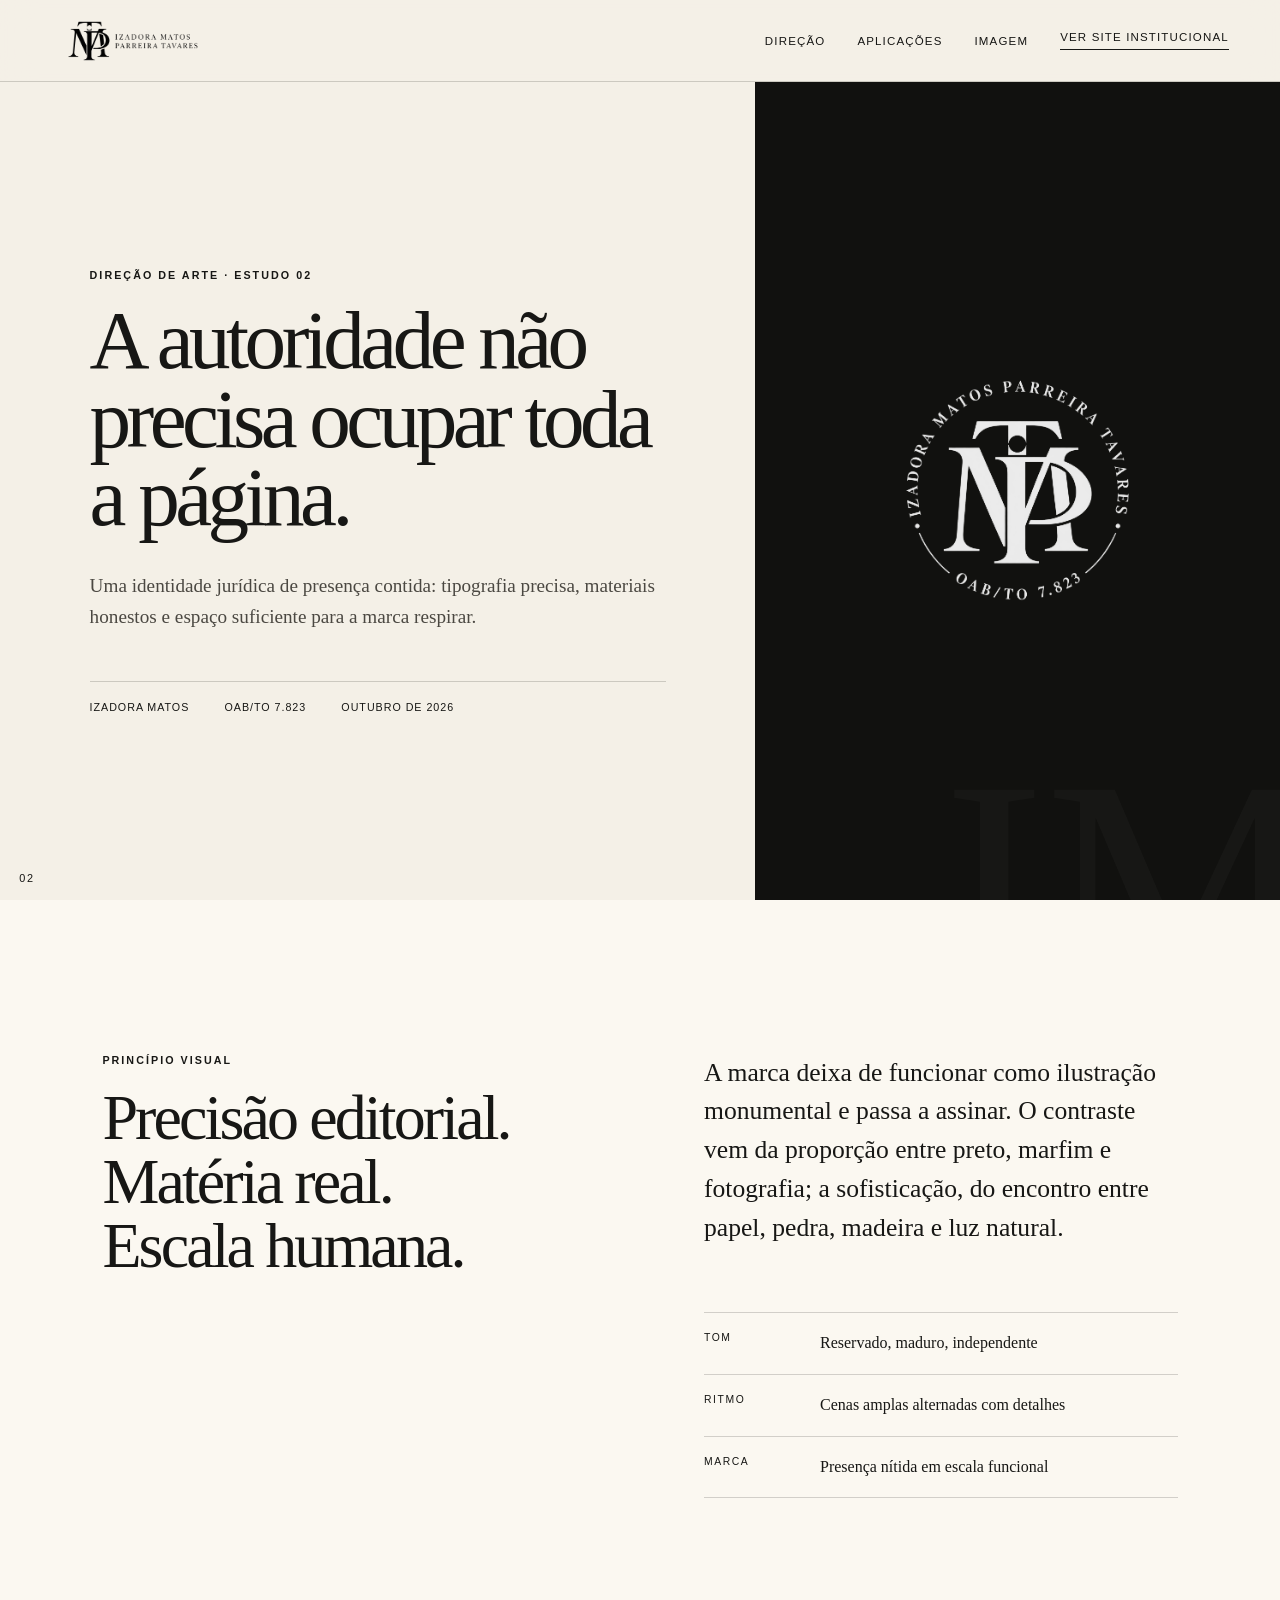
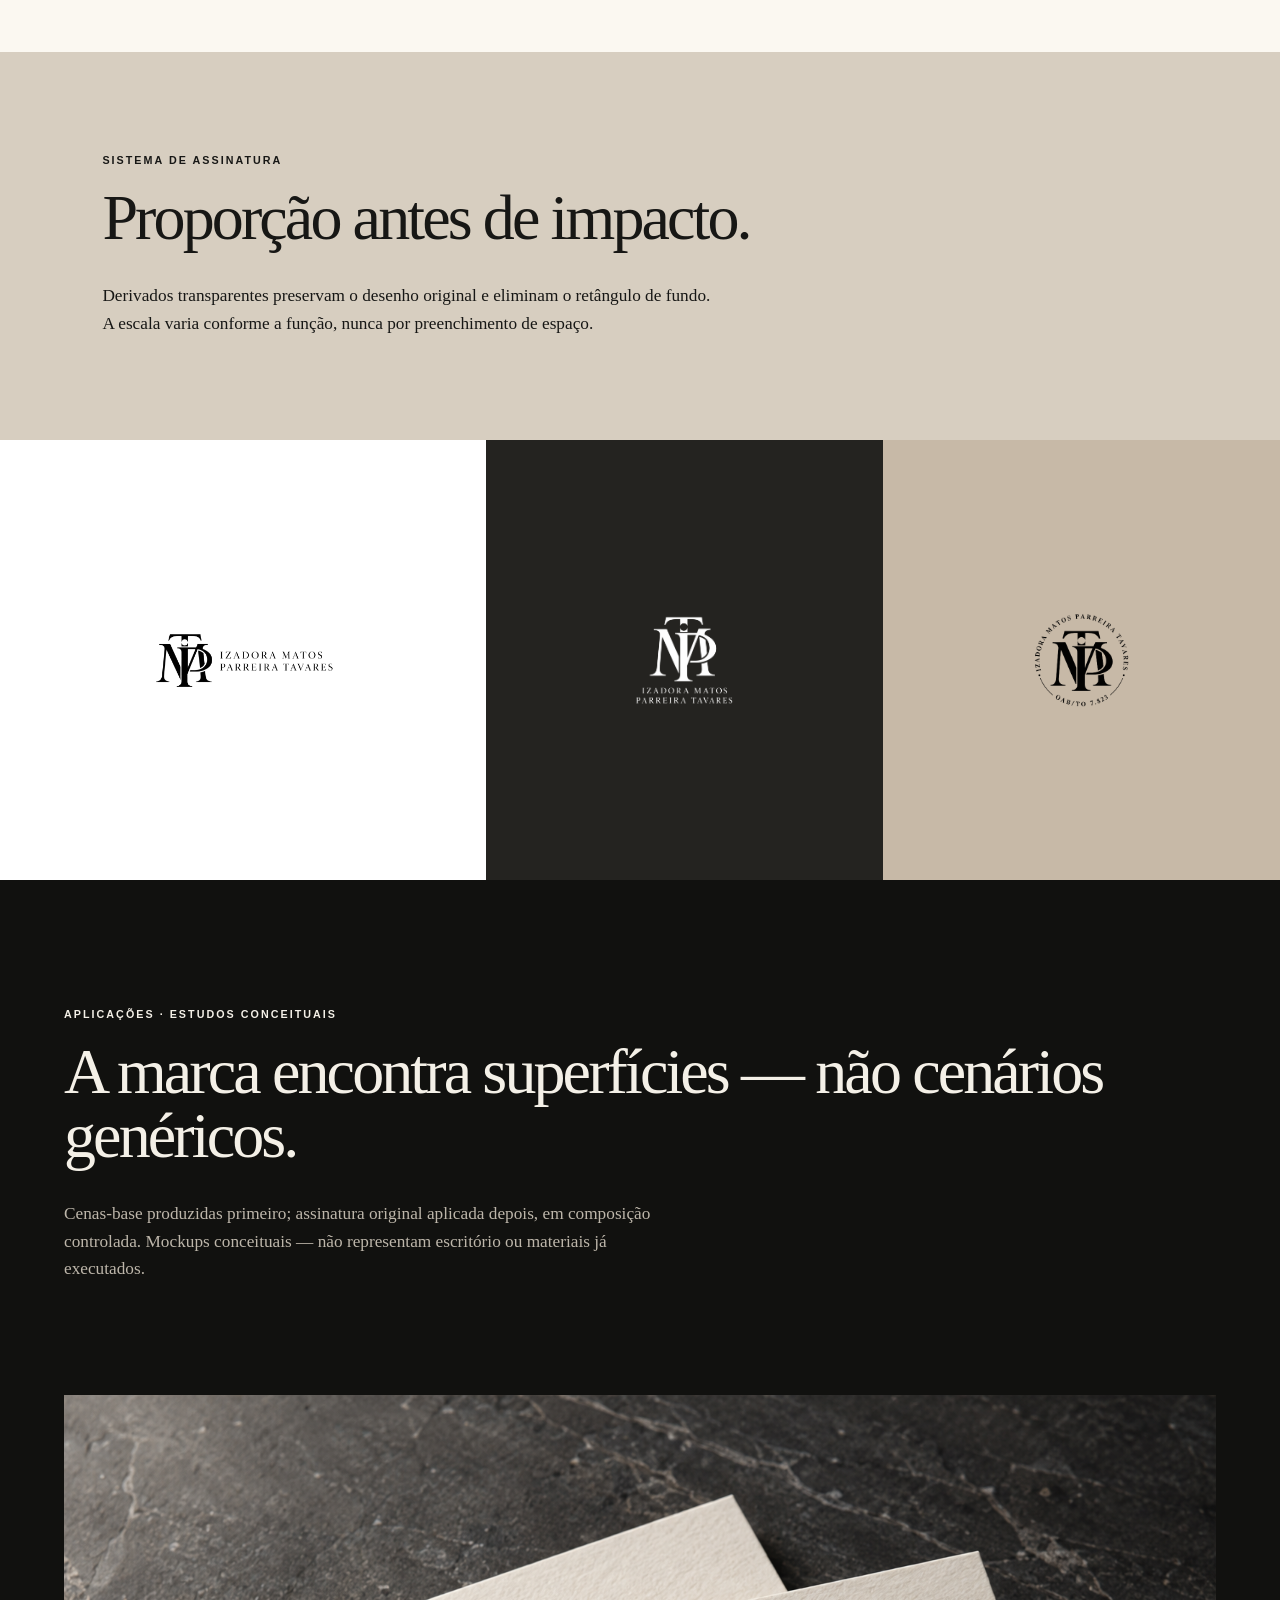
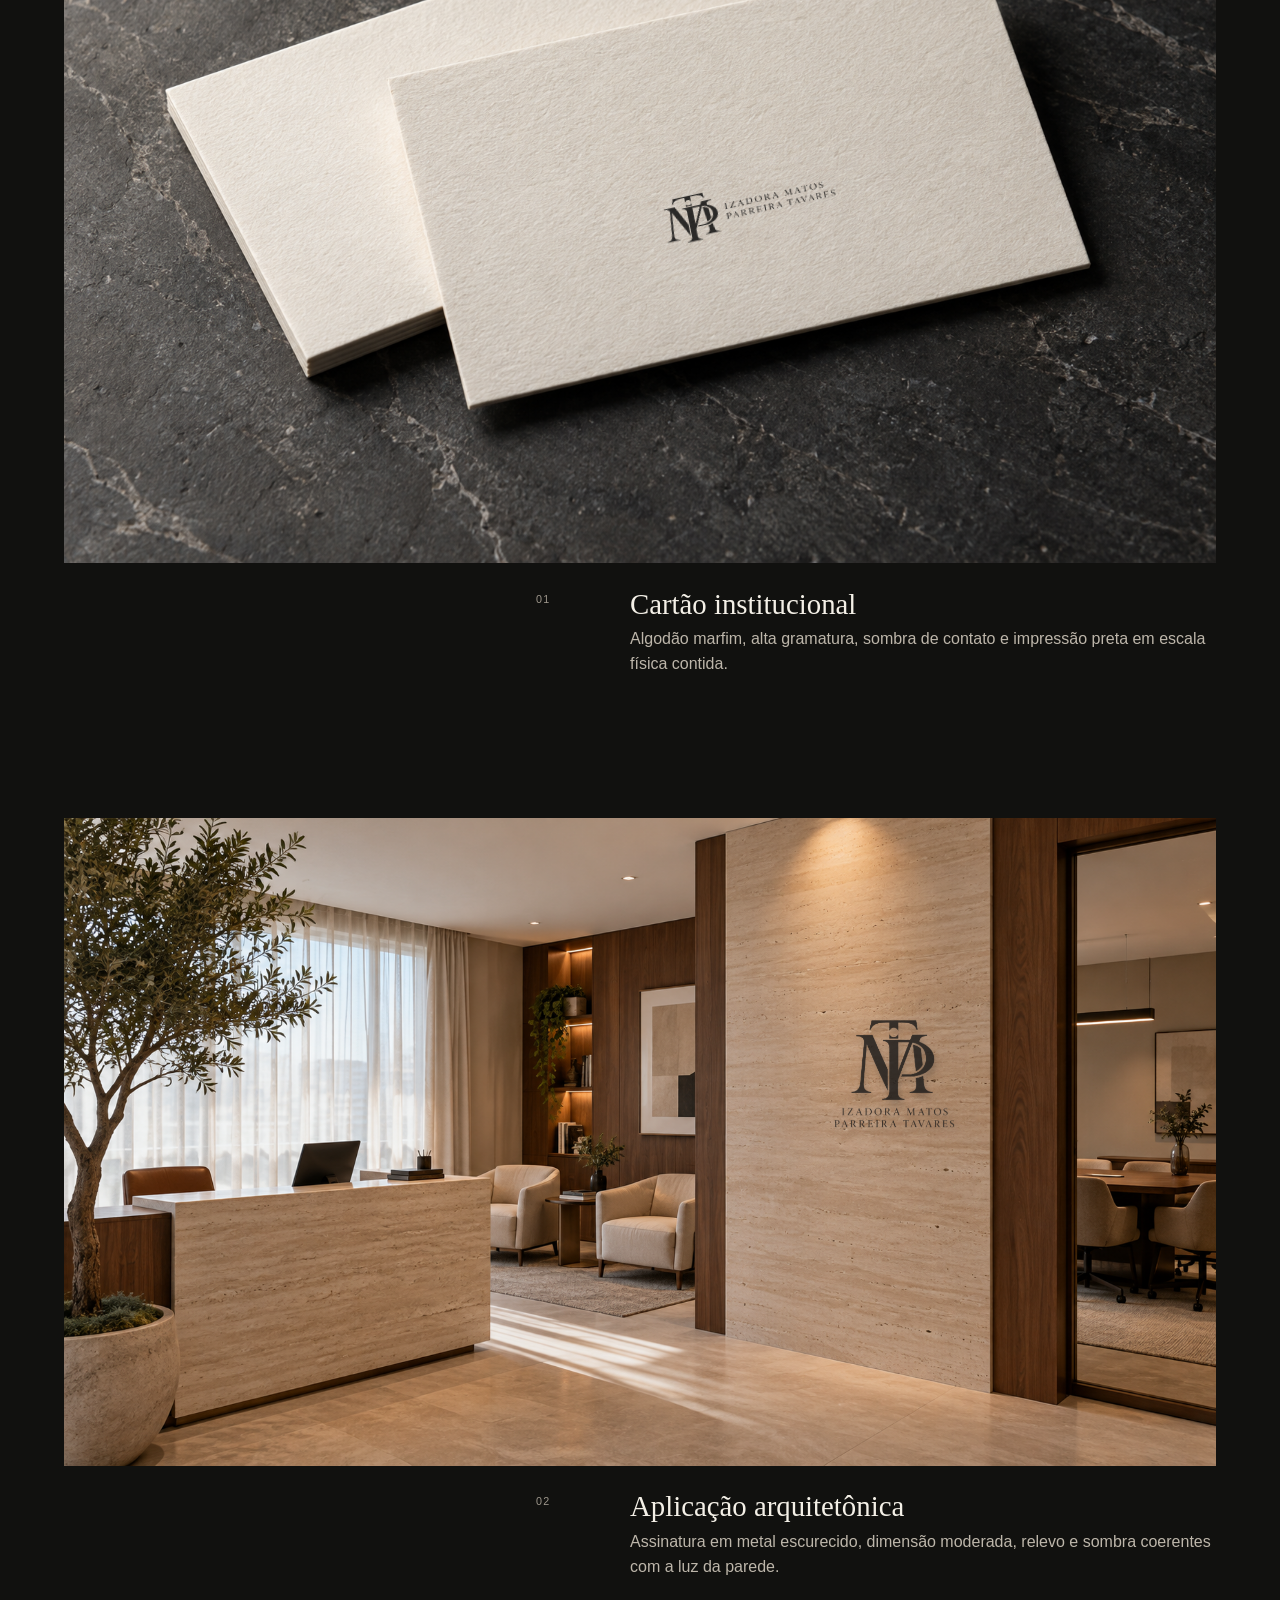
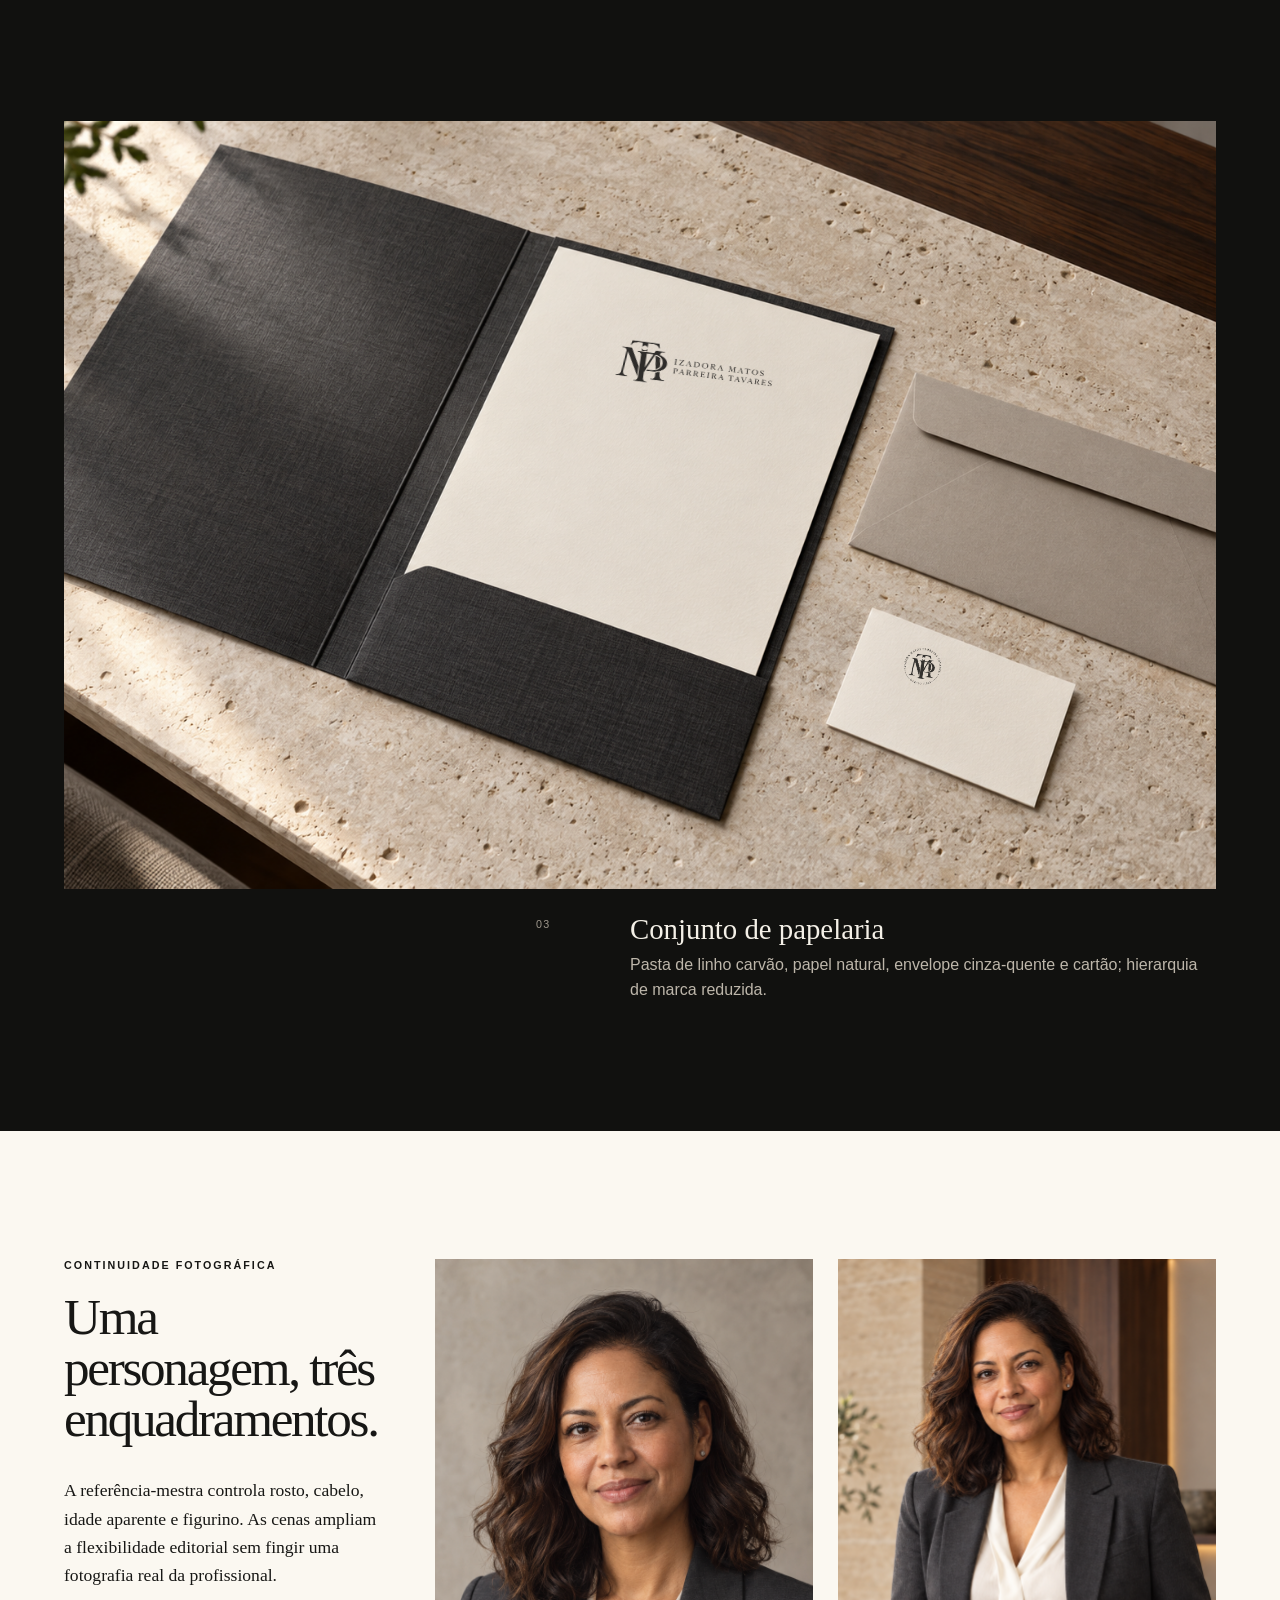
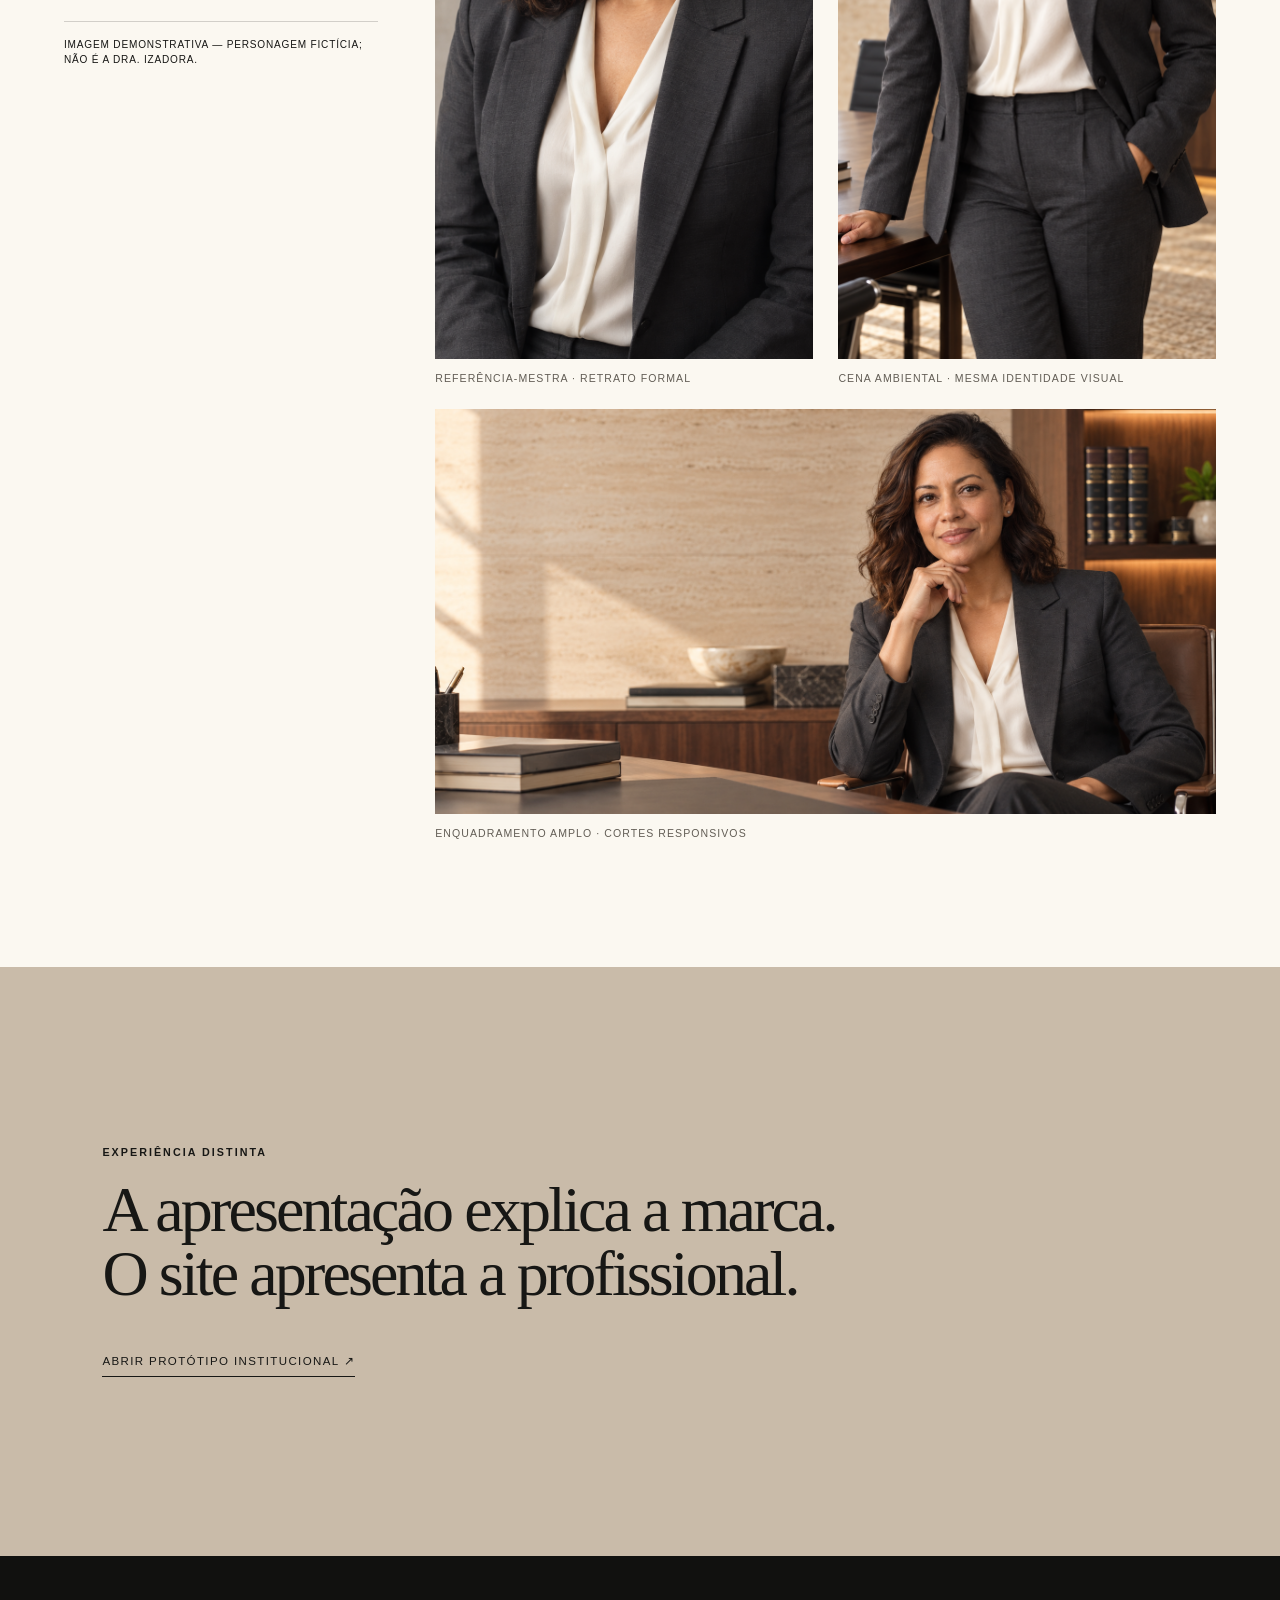
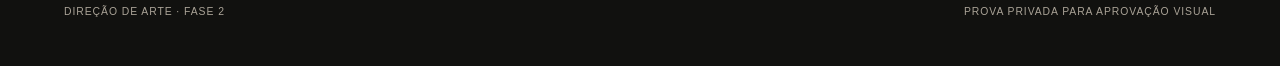
==== commit af7c422f: "Fix Portuguese accent encoding from original UTF-8 sources" ====
--- a/marca.html
+++ b/marca.html
@@ -1,22 +1,22 @@
-﻿<!doctype html>
+<!doctype html>
 <html lang="pt-BR">
 <head>
   <meta charset="utf-8">
   <meta name="viewport" content="width=device-width, initial-scale=1">
-  <meta name="description" content="DireÃ§Ã£o de arte â€” Fase 2 da identidade de Izadora Matos Parreira Tavares.">
-  <title>Izadora Matos â€” DireÃ§Ã£o de arte Â· Fase 2</title>
+  <meta name="description" content="Direção de arte — Fase 2 da identidade de Izadora Matos Parreira Tavares.">
+  <title>Izadora Matos — Direção de arte · Fase 2</title>
   <link rel="stylesheet" href="styles.css">
 </head>
 <body class="brand-page">
-  <a class="skip-link" href="#conteudo">Ir para o conteÃºdo</a>
+  <a class="skip-link" href="#conteudo">Ir para o conteúdo</a>
   <header class="topbar">
-    <a class="brand-lockup" href="#inicio" aria-label="Voltar ao inÃ­cio">
+    <a class="brand-lockup" href="#inicio" aria-label="Voltar ao início">
       <img src="assets/logo-horizontal.png" alt="Izadora Matos Parreira Tavares, Advocacia e Consultoria">
     </a>
     <button class="menu-button" type="button" aria-expanded="false" aria-controls="menu">Menu</button>
-    <nav id="menu" aria-label="NavegaÃ§Ã£o principal">
-      <a href="#direcao">DireÃ§Ã£o</a>
-      <a href="#mockups">AplicaÃ§Ãµes</a>
+    <nav id="menu" aria-label="Navegação principal">
+      <a href="#direcao">Direção</a>
+      <a href="#mockups">Aplicações</a>
       <a href="#personagem">Imagem</a>
       <a class="nav-cta" href="index.html">Ver site institucional</a>
     </nav>
@@ -25,10 +25,10 @@
   <main id="conteudo">
     <section class="brand-hero" id="inicio" aria-labelledby="hero-title">
       <div class="hero-copy">
-        <p class="eyebrow">DireÃ§Ã£o de arte Â· estudo 02</p>
-        <h1 id="hero-title">A autoridade nÃ£o precisa ocupar toda a pÃ¡gina.</h1>
-        <p class="hero-lead">Uma identidade jurÃ­dica de presenÃ§a contida: tipografia precisa, materiais honestos e espaÃ§o suficiente para a marca respirar.</p>
-        <div class="hero-meta" aria-label="InformaÃ§Ãµes do estudo">
+        <p class="eyebrow">Direção de arte · estudo 02</p>
+        <h1 id="hero-title">A autoridade não precisa ocupar toda a página.</h1>
+        <p class="hero-lead">Uma identidade jurídica de presença contida: tipografia precisa, materiais honestos e espaço suficiente para a marca respirar.</p>
+        <div class="hero-meta" aria-label="Informações do estudo">
           <span>Izadora Matos</span><span>OAB/TO 7.823</span><span>Outubro de 2026</span>
         </div>
       </div>
@@ -41,15 +41,15 @@
 
     <section class="manifesto" id="direcao">
       <div>
-        <p class="eyebrow">PrincÃ­pio visual</p>
-        <h2>PrecisÃ£o editorial.<br>MatÃ©ria real.<br>Escala humana.</h2>
+        <p class="eyebrow">Princípio visual</p>
+        <h2>Precisão editorial.<br>Matéria real.<br>Escala humana.</h2>
       </div>
       <div class="manifesto-copy">
-        <p>A marca deixa de funcionar como ilustraÃ§Ã£o monumental e passa a assinar. O contraste vem da proporÃ§Ã£o entre preto, marfim e fotografia; a sofisticaÃ§Ã£o, do encontro entre papel, pedra, madeira e luz natural.</p>
+        <p>A marca deixa de funcionar como ilustração monumental e passa a assinar. O contraste vem da proporção entre preto, marfim e fotografia; a sofisticação, do encontro entre papel, pedra, madeira e luz natural.</p>
         <dl class="tokens">
           <div><dt>Tom</dt><dd>Reservado, maduro, independente</dd></div>
           <div><dt>Ritmo</dt><dd>Cenas amplas alternadas com detalhes</dd></div>
-          <div><dt>Marca</dt><dd>PresenÃ§a nÃ­tida em escala funcional</dd></div>
+          <div><dt>Marca</dt><dd>Presença nítida em escala funcional</dd></div>
         </dl>
       </div>
     </section>
@@ -57,8 +57,8 @@
     <section class="signature-proof" aria-labelledby="assinaturas-title">
       <div class="section-heading">
         <p class="eyebrow">Sistema de assinatura</p>
-        <h2 id="assinaturas-title">ProporÃ§Ã£o antes de impacto.</h2>
-        <p>Derivados transparentes preservam o desenho original e eliminam o retÃ¢ngulo de fundo. A escala varia conforme a funÃ§Ã£o, nunca por preenchimento de espaÃ§o.</p>
+        <h2 id="assinaturas-title">Proporção antes de impacto.</h2>
+        <p>Derivados transparentes preservam o desenho original e eliminam o retângulo de fundo. A escala varia conforme a função, nunca por preenchimento de espaço.</p>
       </div>
       <div class="signature-stage light"><img src="assets/logo-horizontal.png" alt="Assinatura horizontal da marca"></div>
       <div class="signature-stage dark"><img src="assets/logo-vertical.png" alt="Assinatura vertical da marca"></div>
@@ -67,67 +67,66 @@
 
     <section class="mockups" id="mockups" aria-labelledby="mockups-title">
       <div class="section-heading inverse">
-        <p class="eyebrow">AplicaÃ§Ãµes Â· estudos conceituais</p>
-        <h2 id="mockups-title">A marca encontra superfÃ­cies â€” nÃ£o cenÃ¡rios genÃ©ricos.</h2>
-        <p>Cenas-base produzidas primeiro; assinatura original aplicada depois, em composiÃ§Ã£o controlada. Mockups conceituais â€” nÃ£o representam escritÃ³rio ou materiais jÃ¡ executados.</p>
+        <p class="eyebrow">Aplicações · estudos conceituais</p>
+        <h2 id="mockups-title">A marca encontra superfícies — não cenários genéricos.</h2>
+        <p>Cenas-base produzidas primeiro; assinatura original aplicada depois, em composição controlada. Mockups conceituais — não representam escritório ou materiais já executados.</p>
       </div>
 
       <article class="study study-card" data-capture="mockup-cartao">
         <div class="study-visual mockup-canvas card-canvas">
-          <img class="base" src="assets/mockup-cartao-base.png" alt="Dois cartÃµes em papel marfim sobre pedra escura">
+          <img class="base" src="assets/mockup-cartao-base.png" alt="Dois cartões em papel marfim sobre pedra escura">
           <img class="applied-logo card-logo" src="assets/logo-horizontal.png" alt="">
         </div>
-        <div class="study-caption"><span>01</span><div><h3>CartÃ£o institucional</h3><p>AlgodÃ£o marfim, alta gramatura, sombra de contato e impressÃ£o preta em escala fÃ­sica contida.</p></div></div>
+        <div class="study-caption"><span>01</span><div><h3>Cartão institucional</h3><p>Algodão marfim, alta gramatura, sombra de contato e impressão preta em escala física contida.</p></div></div>
       </article>
 
       <article class="study study-architecture" data-capture="mockup-arquitetura">
         <div class="study-visual mockup-canvas architecture-canvas">
-          <img class="base" src="assets/mockup-arquitetura-base.png" alt="RecepÃ§Ã£o contemporÃ¢nea com parede em travertino e madeira escura">
+          <img class="base" src="assets/mockup-arquitetura-base.png" alt="Recepção contemporânea com parede em travertino e madeira escura">
           <img class="applied-logo architecture-logo" src="assets/logo-vertical.png" alt="">
         </div>
-        <div class="study-caption"><span>02</span><div><h3>AplicaÃ§Ã£o arquitetÃ´nica</h3><p>Assinatura em metal escurecido, dimensÃ£o moderada, relevo e sombra coerentes com a luz da parede.</p></div></div>
+        <div class="study-caption"><span>02</span><div><h3>Aplicação arquitetônica</h3><p>Assinatura em metal escurecido, dimensão moderada, relevo e sombra coerentes com a luz da parede.</p></div></div>
       </article>
 
       <article class="study study-stationery" data-capture="mockup-papelaria">
         <div class="study-visual mockup-canvas stationery-canvas">
-          <img class="base" src="assets/mockup-papelaria-base.png" alt="Pasta, papel timbrado, envelope e cartÃ£o sobre travertino">
+          <img class="base" src="assets/mockup-papelaria-base.png" alt="Pasta, papel timbrado, envelope e cartão sobre travertino">
           <img class="applied-logo stationery-letterhead" src="assets/logo-horizontal.png" alt="">
           <img class="applied-logo stationery-cardmark" src="assets/logo-avatar.png" alt="">
         </div>
-        <div class="study-caption"><span>03</span><div><h3>Conjunto de papelaria</h3><p>Pasta de linho carvÃ£o, papel natural, envelope cinza-quente e cartÃ£o; hierarquia de marca reduzida.</p></div></div>
+        <div class="study-caption"><span>03</span><div><h3>Conjunto de papelaria</h3><p>Pasta de linho carvão, papel natural, envelope cinza-quente e cartão; hierarquia de marca reduzida.</p></div></div>
       </article>
     </section>
 
     <section class="character" id="personagem" aria-labelledby="character-title">
       <div class="character-intro">
-        <p class="eyebrow">Continuidade fotogrÃ¡fica</p>
-        <h2 id="character-title">Uma personagem, trÃªs enquadramentos.</h2>
-        <p>A referÃªncia-mestra controla rosto, cabelo, idade aparente e figurino. As cenas ampliam a flexibilidade editorial sem fingir uma fotografia real da profissional.</p>
-        <p class="disclaimer">Imagem demonstrativa â€” personagem fictÃ­cia; nÃ£o Ã© a Dra. Izadora.</p>
+        <p class="eyebrow">Continuidade fotográfica</p>
+        <h2 id="character-title">Uma personagem, três enquadramentos.</h2>
+        <p>A referência-mestra controla rosto, cabelo, idade aparente e figurino. As cenas ampliam a flexibilidade editorial sem fingir uma fotografia real da profissional.</p>
+        <p class="disclaimer">Imagem demonstrativa — personagem fictícia; não é a Dra. Izadora.</p>
       </div>
       <figure class="portrait portrait-master" data-capture="retrato-editorial">
-        <img src="assets/personagem-retrato.png" alt="Retrato editorial de personagem feminina fictÃ­cia">
-        <figcaption>ReferÃªncia-mestra Â· retrato formal</figcaption>
+        <img src="assets/personagem-retrato.png" alt="Retrato editorial de personagem feminina fictícia">
+        <figcaption>Referência-mestra · retrato formal</figcaption>
       </figure>
       <figure class="portrait portrait-environment">
-        <img src="assets/personagem-ambiental.png" alt="A mesma personagem fictÃ­cia em ambiente profissional">
-        <figcaption>Cena ambiental Â· mesma identidade visual</figcaption>
+        <img src="assets/personagem-ambiental.png" alt="A mesma personagem fictícia em ambiente profissional">
+        <figcaption>Cena ambiental · mesma identidade visual</figcaption>
       </figure>
       <figure class="portrait portrait-wide">
-        <img src="assets/personagem-ampla.png" alt="A mesma personagem fictÃ­cia em enquadramento horizontal amplo">
-        <figcaption>Enquadramento amplo Â· cortes responsivos</figcaption>
+        <img src="assets/personagem-ampla.png" alt="A mesma personagem fictícia em enquadramento horizontal amplo">
+        <figcaption>Enquadramento amplo · cortes responsivos</figcaption>
       </figure>
     </section>
 
     <section class="handoff">
-      <p class="eyebrow">ExperiÃªncia distinta</p>
-      <h2>A apresentaÃ§Ã£o explica a marca.<br>O site apresenta a profissional.</h2>
-      <a class="text-link" href="index.html">Abrir protÃ³tipo institucional <span aria-hidden="true">â†—</span></a>
+      <p class="eyebrow">Experiência distinta</p>
+      <h2>A apresentação explica a marca.<br>O site apresenta a profissional.</h2>
+      <a class="text-link" href="index.html">Abrir protótipo institucional <span aria-hidden="true">↗</span></a>
     </section>
   </main>
 
-  <footer class="footer"><span>DireÃ§Ã£o de arte Â· Fase 2</span><span>Prova privada para aprovaÃ§Ã£o visual</span></footer>
+  <footer class="footer"><span>Direção de arte · Fase 2</span><span>Prova privada para aprovação visual</span></footer>
   <script src="script.js"></script>
 </body>
 </html>
-
